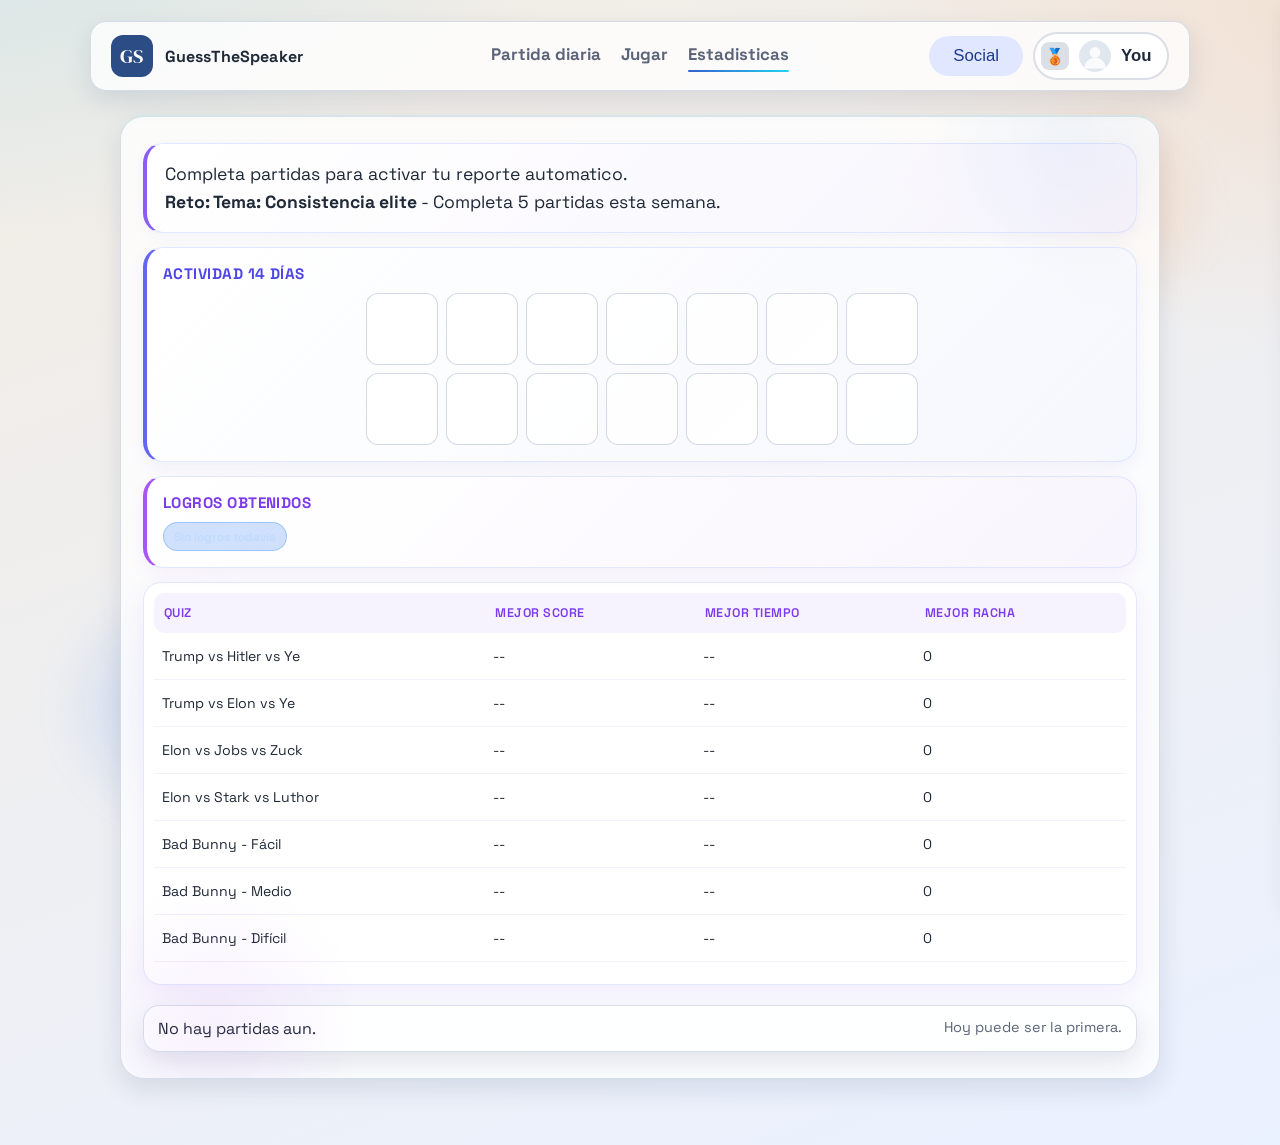
==== estadisticas.html @ 1e71cdcc "feat: Enhance UI/UX with visual refinements, new background effects, and animations across the socia" ====
<!doctype html>
<html lang="es">

<head>
  <meta charset="utf-8" />
  <meta name="viewport" content="width=device-width, initial-scale=1" />
  <title>GuessTheSpeaker | Estadisticas</title>
  <link rel="stylesheet" href="style.css" />
  <link rel="preconnect" href="https://fonts.googleapis.com" />
  <link rel="preconnect" href="https://fonts.gstatic.com" crossorigin />
  <link
    href="https://fonts.googleapis.com/css2?family=DM+Serif+Display&family=Space+Grotesk:wght@400;500;600;700&display=swap"
    rel="stylesheet" />
</head>

<body>
  <div class="bg-orb orb-a"></div>
  <div class="bg-orb orb-b"></div>

  <header class="topbar">
    <a class="brand" href="index.html#daily">
      <span class="brand-mark">GS</span>
      <span class="brand-name">GuessTheSpeaker</span>
    </a>
    <nav class="nav">
      <a href="index.html#daily">Partida diaria</a>
      <a href="explore.html">Jugar</a>
      <a href="estadisticas.html" class="is-active">Estadisticas</a>
    </nav>
    <div class="topbar-actions">
      <button id="social-toggle" class="btn-social-pill" type="button">Social</button>
      <div class="profile-menu-wrap">
        <button id="profile-avatar-btn" class="profile-pill-btn" type="button" aria-expanded="false"
          aria-haspopup="true">
          <span id="header-tier-icon" class="tier-icon" aria-hidden="true">🥉</span>
          <svg class="avatar-svg" viewBox="0 0 36 36" fill="none" xmlns="http://www.w3.org/2000/svg" aria-hidden="true">
            <circle cx="18" cy="18" r="18" fill="url(#av-grad)" />
            <circle cx="18" cy="14" r="6" fill="#fff" opacity="0.85" />
            <path d="M6 32c0-6.627 5.373-12 12-12s12 5.373 12 12" fill="#fff" opacity="0.85" />
            <defs>
              <linearGradient id="av-grad" x1="0" y1="0" x2="36" y2="36">
                <stop stop-color="#e2e8f0" />
                <stop offset="1" stop-color="#94a3b8" />
              </linearGradient>
            </defs>
          </svg>
          <span id="header-profile-name" class="profile-name">You</span>
        </button>
        <div id="profile-dropdown" class="profile-dropdown settings-menu" aria-hidden="true">
          <div class="pd-header" style="justify-content: center; padding: 12px;">
            <h4 style="margin: 0; color: var(--ink); font-size: 1.1rem;">Ajustes</h4>
          </div>
          <hr class="pd-divider" />
          <label class="pd-row">
            <span class="pd-row-label">Tema</span>
            <select id="top-theme-select" class="pd-theme-select" aria-label="Tema visual"></select>
          </label>
          <hr class="pd-divider" />
          <label class="pd-row">
            <span class="pd-row-label">Idioma</span>
            <select id="top-lang-select" class="pd-theme-select" aria-label="Idioma seleccion"></select>
          </label>
          <hr class="pd-divider" />
          <div class="pd-row-vert" style="padding: 10px 16px;">
            <label for="profile-name-input-menu" class="pd-row-label" style="display: block; margin-bottom: 8px;">Nombre
              de jugador</label>
            <div class="profile-edit-row" style="display: flex; gap: 8px;">
              <input id="profile-name-input-menu" type="text" maxlength="18" placeholder="Tu nombre"
                style="flex: 1; padding: 6px 10px; border-radius: 8px; border: 1px solid var(--line); font-size: 0.9rem;" />
              <button id="profile-save-menu" class="btn btn-outline" type="button"
                style="padding: 6px 12px; font-size: 0.9rem;">Guardar</button>
            </div>
          </div>
        </div>
      </div>
    </div>
  </header>

  <aside id="social-drawer" class="social-drawer" aria-hidden="true">
    <div class="social-drawer-head">
      <h3>Social</h3>
      <button id="social-close" class="btn btn-outline" type="button">Cerrar</button>
    </div>
    <div class="profile-row">
      <input id="friend-name-input" type="text" maxlength="18" placeholder="Nombre de amigo" />
      <button id="friend-add" class="btn btn-outline" type="button">Agregar</button>
    </div>
    <ul id="friends-list" class="history-list"></ul>
  </aside>
  <div id="social-backdrop" class="social-backdrop" hidden></div>

  <main>
    <section id="history" class="panel stats-page">

      <div id="weekly-summary" class="summary-card"></div>

      <div class="history-mid-row" style="grid-template-columns: 1fr;">
        <article class="history-mid-card">
          <h4>Actividad 14 días</h4>
          <div id="consistency-heatmap" class="consistency-heatmap" aria-label="Calendario de consistencia"
            style="justify-content: center;"></div>
        </article>
      </div>

      <div id="history-insights-row" class="history-insights-row" style="grid-template-columns: 1fr;">
        <article id="achievements-card" class="history-insight-card">
          <h4>Logros Obtenidos</h4>
          <div id="achievements" class="achievements"></div>
        </article>
      </div>

      <div class="table-wrap" style="margin-bottom: 20px;">
        <table class="leaderboard records-table" aria-label="Records personales">
          <thead>
            <tr>
              <th>Quiz</th>
              <th>Mejor score</th>
              <th>Mejor tiempo</th>
              <th>Mejor racha</th>
            </tr>
          </thead>
          <tbody id="personal-records"></tbody>
        </table>
      </div>
      <ul id="history-list" class="history-list"></ul>
    </section>
  </main>



  <immersive id="quiz-data">
    {
    "title": "Fallback",
    "language": "English",
    "questions": [
    {
    "id": 1,
    "quote": "I alone can fix it.",
    "speaker": "Donald Trump",
    "context": "Fallback local question"
    }
    ]
    }
  </immersive>

  <script src="script.js"></script>
</body>

</html>
---- style.css ----
﻿:root {
  color-scheme: light;
  --ink: #121826;
  --ink-soft: #475169;
  --line: rgba(18, 24, 38, 0.1);
  --card: #ffffff;
  --bg: #eae4db;
  --bg-alt: #e3dcd2;
  --primary: #0f172a;
  --success: #16a34a;
  --danger: #dc2626;
  --accent-win: #16a34a;
  --accent-risk: #dc2626;
  --accent-reward: #ca8a04;
  --pastel-sky: #e8f2ff;
  --pastel-mint: #e8f8ef;
  --pastel-peach: #ffefe6;
  --pastel-lilac: #f1ecff;
  --pastel-ink: #2e3e5c;
  --pastel-border: rgba(116, 138, 173, 0.24);
  --elev-1: 0 12px 28px rgba(18, 24, 38, 0.1);
  --elev-2: 0 24px 64px rgba(18, 24, 38, 0.13);
  --radius-lg: 24px;
  --radius-md: 16px;
  --shadow: var(--elev-2);
  --font-title: "DM Serif Display", serif;
  --font-body: "Space Grotesk", system-ui, sans-serif;
}

* {
  box-sizing: border-box;
  margin: 0;
  padding: 0;
}

body {
  font-family: var(--font-body);
  color: var(--ink);
  background: radial-gradient(1000px 600px at -10% -20%, #ffe1b8, transparent 70%),
    radial-gradient(900px 500px at 110% 0%, #d4efff, transparent 65%),
    linear-gradient(160deg, var(--bg), var(--bg-alt));
  min-height: 100vh;
  padding: 21px 7vw 44px;
  overflow-x: hidden;
}

body.home-page main {
  position: relative;
  z-index: 1;
}

immersive {
  display: none;
}

.bg-orb {
  position: fixed;
  pointer-events: none;
  z-index: 0;
  filter: blur(12px);
}

@keyframes floatOrbA {
  0% {
    transform: translate(0, 0) scale(1);
  }

  33% {
    transform: translate(20px, -30px) scale(1.05);
  }

  66% {
    transform: translate(-15px, -10px) scale(0.95);
  }

  100% {
    transform: translate(0, 0) scale(1);
  }
}

@keyframes floatOrbB {
  0% {
    transform: translate(0, 0) scale(1);
  }

  33% {
    transform: translate(-25px, 20px) scale(1.05);
  }

  66% {
    transform: translate(15px, 15px) scale(0.95);
  }

  100% {
    transform: translate(0, 0) scale(1);
  }
}

.orb-a {
  width: 280px;
  height: 280px;
  left: 3%;
  bottom: 6%;
  background: radial-gradient(circle, rgba(251, 146, 60, 0.28), transparent 65%);
  animation: floatOrbA 18s ease-in-out infinite;
}

.orb-b {
  width: 240px;
  height: 240px;
  right: 4%;
  top: 10%;
  background: radial-gradient(circle, rgba(56, 189, 248, 0.28), transparent 65%);
  animation: floatOrbB 22s ease-in-out infinite;
}

.hero,
.panel,
.footer {
  position: relative;
  z-index: 1;
}

.topbar {
  position: relative;
  z-index: 20;
  display: flex;
  justify-content: space-between;
  align-items: center;
  gap: 20px;
  margin-bottom: 24px;
  border-radius: 16px;
  padding: 10px 20px;
  background: var(--surface-bg);
  border: 1px solid var(--surface-border);
  box-shadow: var(--elev-1);
}

.topbar-actions {
  display: inline-flex;
  align-items: center;
  gap: 10px;
}

/* ── Profile Avatar Button ── */
.profile-menu-wrap {
  position: relative;
}

.profile-pill-btn {
  background: #ffffff;
  border: 2px solid var(--line);
  border-radius: 999px;
  padding: 6px 16px 6px 6px;
  display: flex;
  align-items: center;
  gap: 10px;
  cursor: pointer;
  transition: transform 200ms ease, box-shadow 200ms ease, border-color 200ms ease;
}

.profile-pill-btn:hover {
  transform: scale(1.03);
  box-shadow: 0 4px 14px rgba(0, 0, 0, 0.08);
}

.profile-pill-btn:active {
  transform: scale(0.97);
}

.profile-pill-btn .tier-icon {
  width: 28px;
  height: 28px;
  border-radius: 8px;
  display: flex;
  align-items: center;
  justify-content: center;
  font-size: 1rem;
  color: #fff;
  background: var(--line);
}

.profile-pill-btn .profile-name {
  font-weight: 700;
  color: #1e293b;
  font-size: 1.05rem;
}

.btn-social-pill {
  background: #e0e7ff;
  color: #1e3a8a;
  border: none;
  border-radius: 999px;
  padding: 10px 24px;
  font-weight: 500;
  font-size: 1.05rem;
  cursor: pointer;
  transition: transform 200ms ease, background 200ms ease;
}

.btn-social-pill:hover {
  background: #c7d2fe;
  transform: scale(1.05);
}

.settings-menu {
  width: 280px;
}

.avatar-svg {
  width: 32px;
  height: 32px;
  border-radius: 50%;
  background: #f1f5f9;
}

.pd-avatar-svg {
  width: 40px;
  height: 40px;
  border-radius: 50%;
  flex-shrink: 0;
}

/* League tier borders & colors for profile pill */
.profile-pill-btn.tier-bronze {
  border-color: #cd7f32;
}

.profile-pill-btn.tier-bronze .tier-icon {
  background: linear-gradient(135deg, #cd7f32, #8b5a2b);
}

.profile-pill-btn.tier-silver {
  border-color: #94a3b8;
}

.profile-pill-btn.tier-silver .tier-icon {
  background: linear-gradient(135deg, #cbd5e1, #64748b);
}

.profile-pill-btn.tier-gold {
  border-color: #d97706;
}

.profile-pill-btn.tier-gold .tier-icon {
  background: linear-gradient(135deg, #fbbf24, #b45309);
}

.profile-pill-btn.tier-platinum {
  border-color: #10b981;
}

.profile-pill-btn.tier-platinum .tier-icon {
  background: linear-gradient(135deg, #6ee7b7, #059669);
}

.profile-pill-btn.tier-diamond {
  border-color: #8b5cf6;
}

.profile-pill-btn.tier-diamond .tier-icon {
  background: linear-gradient(135deg, #c084fc, #4f46e5);
}

/* ── Profile Dropdown Menu ── */
.profile-dropdown {
  position: absolute;
  top: calc(100% + 8px);
  right: 0;
  width: 240px;
  border-radius: 14px;
  background: var(--card);
  border: 1px solid var(--line);
  box-shadow: 0 16px 48px rgba(18, 24, 38, 0.16);
  padding: 12px;
  z-index: 30;
  opacity: 0;
  visibility: hidden;
  transform: translateY(-8px) scale(0.97);
  transition: opacity 200ms ease, transform 200ms ease, visibility 0s 200ms;
}

.profile-dropdown.is-open {
  opacity: 1;
  visibility: visible;
  transform: translateY(0) scale(1);
  transition: opacity 200ms ease, transform 200ms ease, visibility 0s 0s;
}

.pd-header {
  display: flex;
  align-items: center;
  gap: 10px;
  padding: 4px 4px 8px;
}

.pd-avatar {
  font-size: 1.6rem;
  width: 40px;
  height: 40px;
  display: flex;
  align-items: center;
  justify-content: center;
  border-radius: 50%;
  background: var(--chip-bg);
  border: 1px solid var(--chip-border);
  flex-shrink: 0;
}

.pd-info {
  display: flex;
  flex-direction: column;
  gap: 1px;
  min-width: 0;
}

.pd-info strong {
  font-size: 0.95rem;
  color: var(--ink);
  overflow: hidden;
  text-overflow: ellipsis;
  white-space: nowrap;
}

.pd-level {
  font-size: 0.75rem;
  color: var(--ink-soft);
  font-weight: 600;
}

.pd-divider {
  border: none;
  height: 1px;
  background: var(--line);
  margin: 6px 0;
}

.pd-row {
  display: flex;
  align-items: center;
  justify-content: space-between;
  padding: 8px 8px;
  border-radius: 8px;
  transition: background 150ms ease;
  cursor: pointer;
}

.pd-row:hover {
  background: var(--hover-bg);
}

.pd-row-label {
  font-size: 0.88rem;
  font-weight: 600;
  color: var(--ink);
}

.pd-theme-select {
  border: 1px solid var(--input-border);
  border-radius: 8px;
  padding: 5px 8px;
  background: var(--input-bg);
  color: var(--ink);
  font: inherit;
  font-size: 0.82rem;
  min-width: 100px;
  cursor: pointer;
}

.pd-theme-select:focus {
  outline: none;
  border-color: rgba(54, 95, 207, 0.5);
  box-shadow: 0 0 0 3px rgba(54, 95, 207, 0.12);
}

.pd-link {
  font-size: 0.88rem;
  font-weight: 500;
  color: var(--ink);
  text-decoration: none;
  border: none;
  background: none;
  width: 100%;
  text-align: left;
  font: inherit;
  cursor: pointer;
}

/* Keep existing league tier chips for backward compat */
.profile-chip {
  display: inline-flex;
  align-items: center;
  gap: 8px;
  border: 2px solid var(--line);
  background: rgba(255, 255, 255, 0.86);
  border-radius: 999px;
  padding: 6px 10px;
  font-weight: 600;
  transition: border-color 400ms ease, box-shadow 400ms ease;
}

/* ── League Tier Borders on profile chip ── */
.profile-chip.tier-bronze {
  border-color: #cd7f32;
  box-shadow: 0 0 8px rgba(205, 127, 50, 0.3);
}

.profile-chip.tier-silver {
  border-color: #a8a9ad;
  box-shadow: 0 0 10px rgba(168, 169, 173, 0.35);
}

.profile-chip.tier-gold {
  border-color: #ffd700;
  box-shadow: 0 0 12px rgba(255, 215, 0, 0.4);
}

.profile-chip.tier-platinum {
  border-color: #5ce1e6;
  box-shadow: 0 0 14px rgba(92, 225, 230, 0.4);
}

.profile-chip.tier-diamond {
  border-color: #b9f2ff;
  box-shadow: 0 0 18px rgba(185, 242, 255, 0.5), 0 0 6px rgba(147, 112, 219, 0.3);
}

/* ── League Badge Icon ── */
.league-badge {
  display: inline-flex;
  align-items: center;
  justify-content: center;
  width: 22px;
  height: 22px;
  border-radius: 6px;
  font-size: 13px;
  line-height: 1;
  font-weight: 800;
  flex-shrink: 0;
}

.league-badge.tier-bronze {
  background: linear-gradient(135deg, #cd7f32, #a0522d);
  color: #fff;
}

.league-badge.tier-silver {
  background: linear-gradient(135deg, #c0c0c0, #a8a9ad);
  color: #333;
}

.league-badge.tier-gold {
  background: linear-gradient(135deg, #ffd700, #daa520);
  color: #5a3e00;
}

.league-badge.tier-platinum {
  background: linear-gradient(135deg, #5ce1e6, #40c9cf);
  color: #0d4f52;
}

.league-badge.tier-diamond {
  background: linear-gradient(135deg, #b9f2ff, #9370db);
  color: #1a0a3e;
}

/* ── Stat-level card tier coloring ── */
.stat-card.tier-bronze {
  border-color: rgba(205, 127, 50, 0.4);
  background: linear-gradient(135deg, rgba(205, 127, 50, 0.08), rgba(255, 255, 255, 0.9));
}

.stat-card.tier-silver {
  border-color: rgba(168, 169, 173, 0.4);
  background: linear-gradient(135deg, rgba(168, 169, 173, 0.08), rgba(255, 255, 255, 0.9));
}

.stat-card.tier-gold {
  border-color: rgba(255, 215, 0, 0.4);
  background: linear-gradient(135deg, rgba(255, 215, 0, 0.1), rgba(255, 255, 255, 0.92));
}

.stat-card.tier-platinum {
  border-color: rgba(92, 225, 230, 0.4);
  background: linear-gradient(135deg, rgba(92, 225, 230, 0.08), rgba(255, 255, 255, 0.9));
}

.stat-card.tier-diamond {
  border-color: rgba(147, 112, 219, 0.4);
  background: linear-gradient(135deg, rgba(185, 242, 255, 0.12), rgba(147, 112, 219, 0.06), rgba(255, 255, 255, 0.9));
}

.social-drawer {
  position: fixed;
  top: 0;
  right: 0;
  height: 100vh;
  width: min(400px, 92vw);
  background:
    linear-gradient(180deg, rgba(255, 255, 255, 0.92), rgba(244, 248, 255, 0.84)),
    rgba(255, 255, 255, 0.82);
  backdrop-filter: blur(24px) saturate(1.6);
  -webkit-backdrop-filter: blur(24px) saturate(1.6);
  border-left: 1px solid rgba(255, 255, 255, 0.56);
  box-shadow: -12px 0 42px rgba(18, 24, 38, 0.12);
  padding: 24px 22px 28px;
  transform: translateX(102%);
  transition: transform 280ms cubic-bezier(0.22, 1, 0.36, 1);
  z-index: 20;
  overflow-y: auto;
}

.social-drawer::before {
  content: '';
  position: absolute;
  top: -80px;
  right: -60px;
  width: 220px;
  height: 220px;
  border-radius: 50%;
  background: radial-gradient(circle, rgba(99, 102, 241, 0.12), transparent 68%);
  pointer-events: none;
}

.social-drawer.is-open {
  transform: translateX(0);
}

.social-backdrop {
  position: fixed;
  inset: 0;
  background: rgba(15, 23, 42, 0.35);
  backdrop-filter: blur(4px);
  -webkit-backdrop-filter: blur(4px);
  z-index: 19;
  transition: opacity 280ms ease;
}

.social-drawer-head {
  position: relative;
  z-index: 1;
  display: flex;
  justify-content: space-between;
  align-items: center;
  margin-bottom: 16px;
  padding-bottom: 14px;
  border-bottom: 1px solid rgba(18, 24, 38, 0.08);
}

.social-drawer-head h3 {
  font-family: var(--font-title);
  font-size: 2rem;
  background: linear-gradient(135deg, var(--ink), #365fcf);
  -webkit-background-clip: text;
  -webkit-text-fill-color: transparent;
  background-clip: text;
}

.social-drawer .panel-sub {
  color: var(--ink-soft);
  font-size: 0.88rem;
  margin-bottom: 14px;
  line-height: 1.4;
}

.social-drawer hr {
  border: none;
  height: 1px;
  background: linear-gradient(90deg, transparent, rgba(18, 24, 38, 0.1), transparent);
  margin: 16px 0;
}

.social-drawer label {
  display: block;
  font-size: 0.82rem;
  color: var(--ink-soft);
  margin-bottom: 6px;
  font-weight: 600;
  letter-spacing: 0.02em;
}

.social-drawer .btn-outline {
  border-radius: 14px;
  font-size: 0.9rem;
  font-weight: 700;
  transition: background 180ms ease, border-color 180ms ease, transform 120ms ease;
}

.social-drawer .btn-outline:hover {
  background: rgba(54, 95, 207, 0.06);
  border-color: rgba(54, 95, 207, 0.3);
}

.social-drawer .btn-outline:active {
  transform: scale(0.97);
}

#friend-name-input,
.social-drawer #profile-name-input {
  flex: 1;
  border: 1.5px solid rgba(18, 24, 38, 0.12);
  border-radius: 16px;
  padding: 11px 14px;
  font: inherit;
  font-size: 0.92rem;
  color: var(--ink);
  background: rgba(255, 255, 255, 0.7);
  transition: border-color 200ms ease, box-shadow 200ms ease;
}

.social-drawer .profile-row {
  position: relative;
  z-index: 1;
  gap: 10px;
  margin-bottom: 12px;
}

.social-drawer .history-list {
  position: relative;
  z-index: 1;
  margin-top: 14px;
}

.social-drawer .friend-card {
  align-items: center;
  padding: 14px 16px;
  border-radius: 18px;
  background: linear-gradient(180deg, rgba(255, 255, 255, 0.94), rgba(238, 244, 255, 0.82));
  border: 1px solid rgba(120, 144, 188, 0.22);
  box-shadow: inset 0 1px 0 rgba(255, 255, 255, 0.88);
}

.social-drawer .friend-card.is-empty {
  align-items: flex-start;
  min-height: 124px;
  justify-content: space-between;
}

.social-drawer .friend-copy {
  display: grid;
  gap: 4px;
}

.social-drawer .friend-name {
  font-size: 1.02rem;
  font-weight: 700;
  color: var(--ink);
}

.social-drawer .friend-meta {
  font-size: 0.88rem;
  line-height: 1.35;
  color: var(--ink-soft);
}

#friend-name-input:focus,
.social-drawer #profile-name-input:focus {
  outline: none;
  border-color: rgba(54, 95, 207, 0.5);
  box-shadow: 0 0 0 3px rgba(54, 95, 207, 0.1);
}

#avatar-pro {
  width: 100%;
  margin-top: 8px;
  border-radius: 10px;
  font-size: 0.84rem;
  color: var(--ink-soft);
  border-style: dashed;
  opacity: 0.7;
}

/* Sound toggle in drawer */
.sound-toggle-row {
  display: flex;
  align-items: center;
  justify-content: space-between;
  margin-top: 14px;
  padding: 14px 16px;
  border-radius: 16px;
  background: rgba(232, 242, 255, 0.4);
  border: 1px solid rgba(54, 95, 207, 0.12);
  box-shadow: inset 0 1px 0 rgba(255, 255, 255, 0.82);
}

.sound-toggle-row span {
  font-size: 0.88rem;
  font-weight: 600;
  color: var(--ink);
}

.sound-toggle {
  position: relative;
  width: 44px;
  height: 24px;
  border-radius: 999px;
  background: rgba(18, 24, 38, 0.15);
  border: none;
  cursor: pointer;
  transition: background 200ms ease;
  padding: 0;
}

.sound-toggle::after {
  content: '';
  position: absolute;
  top: 2px;
  left: 2px;
  width: 20px;
  height: 20px;
  border-radius: 50%;
  background: #fff;
  box-shadow: 0 2px 6px rgba(0, 0, 0, 0.15);
  transition: transform 200ms ease;
}

.sound-toggle.is-on {
  background: linear-gradient(135deg, #365fcf, #22d3ee);
}

.sound-toggle.is-on::after {
  transform: translateX(20px);
}

.brand {
  text-decoration: none;
  display: inline-flex;
  align-items: center;
  gap: 12px;
  color: var(--ink);
}

.brand-mark {
  width: 42px;
  height: 42px;
  border-radius: 12px;
  display: grid;
  place-items: center;
  background: var(--primary);
  color: #fff;
  font-family: var(--font-title);
  font-size: 20px;
  transition: box-shadow 300ms ease, transform 300ms ease;
}

.brand:hover .brand-mark {
  box-shadow: 0 0 18px rgba(54, 95, 207, 0.35);
  transform: scale(1.06);
}

.brand-name {
  font-weight: 700;
  letter-spacing: 0.01em;
}

.nav {
  position: absolute;
  left: 50%;
  transform: translateX(-50%);
  display: flex;
  gap: 20px;
  font-weight: 700;
  font-size: 1.05rem;
}

.nav a {
  text-decoration: none;
  color: var(--ink);
  transition: color 150ms ease;
  position: relative;
  padding-bottom: 4px;
}

.nav a::after {
  content: '';
  position: absolute;
  left: 0;
  bottom: -3px;
  width: 0;
  height: 2px;
  background: linear-gradient(90deg, #365fcf, #22d3ee);
  border-radius: 999px;
  transition: width 250ms ease;
}

.nav a:hover {
  color: var(--ink);
}

.nav a:hover::after,
.nav a.is-active::after {
  width: 100%;
}

.hero {
  display: grid;
  grid-template-columns: 1.2fr 0.8fr;
  gap: 26px;
  margin-bottom: 26px;
}

.hero-copy,
.hero-panel {
  background: rgba(255, 255, 255, 0.72);
  border: 1px solid var(--line);
  border-radius: var(--radius-lg);
  box-shadow: var(--shadow);
  animation: fadeUp 420ms ease both;
}

.hero-copy {
  padding: 34px;
}

.kicker {
  font-size: 12px;
  text-transform: uppercase;
  letter-spacing: 0.22em;
  color: var(--ink-soft);
  margin-bottom: 12px;
}

h1,
h2,
h3 {
  font-family: var(--font-title);
  font-weight: 400;
  line-height: 1.1;
}

h1 {
  font-size: clamp(2.2rem, 4vw, 3.5rem);
  margin-bottom: 14px;
}

.lead {
  color: var(--ink-soft);
  line-height: 1.6;
  max-width: 62ch;
}

.hero-actions {
  display: flex;
  flex-wrap: wrap;
  gap: 12px;
  margin: 24px 0 16px;
}

.profile-card {
  margin-bottom: 14px;
  padding: 10px;
  border: 1px solid var(--line);
  border-radius: 12px;
  background: rgba(255, 255, 255, 0.78);
  display: flex;
  gap: 10px;
  align-items: flex-start;
}

.avatar-basic {
  width: 40px;
  height: 40px;
  border-radius: 999px;
  display: grid;
  place-items: center;
  border: 1px solid var(--line);
  background: rgba(15, 23, 42, 0.08);
  font-size: 18px;
}

.profile-fields {
  flex: 1;
  min-width: 0;
}

.profile-fields label {
  display: block;
  font-size: 0.82rem;
  color: var(--ink-soft);
  margin-bottom: 6px;
}

.profile-row {
  display: flex;
  gap: 8px;
  margin-bottom: 6px;
}

#profile-name-input {
  flex: 1;
  border: 1px solid var(--line);
  border-radius: 999px;
  padding: 7px 12px;
  font: inherit;
  color: var(--ink);
  background: rgba(255, 255, 255, 0.9);
}

.btn {
  border-radius: 999px;
  padding: 11px 20px;
  font-weight: 700;
  text-decoration: none;
  display: inline-flex;
  align-items: center;
  justify-content: center;
  gap: 8px;
  border: 1px solid transparent;
  font: inherit;
  cursor: pointer;
  transition: transform 150ms ease, box-shadow 200ms ease, background 200ms ease;
}

.btn:hover {
  transform: translateY(-1px);
}

.btn:active {
  transform: translateY(0) scale(0.97);
}

.btn-play-main {
  width: 100%;
  margin-top: 12px;
  padding: 16px 20px;
  font-size: 1.2rem;
}

.btn-primary {
  background: linear-gradient(135deg, #1b2742, #365fcf, #4a2c6d, #1b2742);
  background-size: 300% 300%;
  color: #fff;
  border: none;
  box-shadow: 0 8px 18px rgba(54, 95, 207, 0.26), inset 0 1px 0 rgba(255, 255, 255, 0.15);
  animation: shineBg 12s ease-in-out infinite alternate;
}

.btn-primary:hover {
  box-shadow: 0 10px 24px rgba(54, 95, 207, 0.38), inset 0 1px 0 rgba(255, 255, 255, 0.25);
  transform: translateY(-2px);
}

@keyframes shineBg {
  0% {
    background-position: 0% 50%;
  }

  50% {
    background-position: 100% 50%;
  }

  100% {
    background-position: 0% 50%;
  }
}

.btn-outline {
  background: rgba(255, 255, 255, 0.7);
  color: var(--ink);
  border-color: var(--line);
}

.hero-metrics {
  display: flex;
  flex-wrap: wrap;
  gap: 10px;
}

.metric-pill {
  font-size: 0.92rem;
  background: rgba(255, 255, 255, 0.74);
  border: 1px solid var(--pastel-border);
  border-radius: 999px;
  padding: 8px 14px;
  color: var(--ink-soft);
}

.metric-pill strong {
  color: var(--ink);
}

.metric-risk {
  border-color: rgba(220, 38, 38, 0.28);
  color: #7f1d1d;
}

.hero-panel {
  padding: 20px;
  display: grid;
  grid-template-columns: repeat(2, minmax(0, 1fr));
  gap: 12px;
}

.stat-card {
  background: rgba(255, 255, 255, 0.86);
  border: 1px solid var(--line);
  border-radius: var(--radius-md);
  padding: 14px;
  box-shadow: var(--elev-1);
  transition: transform 220ms ease, box-shadow 220ms ease;
}

.stat-card:hover {
  transform: translateY(-3px);
  box-shadow: 0 14px 32px rgba(18, 24, 38, 0.13);
}

.stat-card p {
  color: var(--ink-soft);
  font-size: 0.86rem;
  margin-bottom: 6px;
}

.stat-card strong {
  font-size: 1.7rem;
}

.streak-fire {
  display: inline-block;
  margin-top: 6px;
  font-size: 0.9rem;
  color: var(--ink-soft);
  font-weight: 600;
  letter-spacing: 0.02em;
}

.xp-meter {
  margin-top: 8px;
  width: 100%;
  height: 8px;
  border-radius: 999px;
  background: rgba(18, 24, 38, 0.12);
  overflow: hidden;
}

.xp-bar {
  width: 0%;
  height: 100%;
  background: linear-gradient(90deg, #bbf7d0, #86efac);
  transition: width 220ms ease;
}

.xp-meter.is-levelup {
  animation: xpPulse 260ms ease;
}

#streak-stat-card {
  transition: background 200ms ease, border-color 200ms ease, box-shadow 200ms ease;
}

#streak-stat-card.is-warm {
  background: linear-gradient(140deg, rgba(251, 146, 60, 0.14), rgba(255, 255, 255, 0.9));
  border-color: rgba(251, 146, 60, 0.45);
}

#streak-stat-card.is-hot {
  background: linear-gradient(140deg, rgba(249, 115, 22, 0.2), rgba(255, 255, 255, 0.94));
  border-color: rgba(249, 115, 22, 0.65);
}

#streak-stat-card.is-onfire {
  background: linear-gradient(140deg, rgba(239, 68, 68, 0.22), rgba(255, 255, 255, 0.94));
  border-color: rgba(239, 68, 68, 0.72);
  box-shadow: 0 0 0 1px rgba(239, 68, 68, 0.2), 0 14px 28px rgba(239, 68, 68, 0.25);
}

.panel {
  background: rgba(255, 255, 255, 0.74);
  border: 1px solid var(--line);
  border-radius: var(--radius-lg);
  box-shadow: var(--shadow);
  padding: 30px;
  margin-bottom: 22px;
  animation: fadeUp 420ms ease both;
}

#daily {
  animation-delay: 0ms;
  max-width: 980px;
  margin-left: auto;
  margin-right: auto;
  position: relative;
  overflow: hidden;
}

#daily::before,
#daily::after {
  content: '';
  position: absolute;
  pointer-events: none;
}

#daily::before {
  inset: 18px;
  border-radius: calc(var(--radius-lg) - 8px);
  background:
    linear-gradient(135deg, rgba(79, 70, 229, 0.06), transparent 28%, transparent 72%, rgba(34, 211, 238, 0.08)),
    linear-gradient(transparent 95%, rgba(99, 102, 241, 0.06) 95%),
    linear-gradient(90deg, transparent 95%, rgba(99, 102, 241, 0.06) 95%);
  background-size: auto, 28px 28px, 28px 28px;
  opacity: 0.55;
  mask-image: radial-gradient(circle at center, black 48%, transparent 88%);
  -webkit-mask-image: radial-gradient(circle at center, black 48%, transparent 88%);
}

#daily::after {
  width: 280px;
  height: 280px;
  right: -90px;
  top: 46px;
  border-radius: 50%;
  background: radial-gradient(circle, rgba(56, 189, 248, 0.12), transparent 70%);
  animation: homeHaloFloat 16s ease-in-out infinite;
}

#daily > * {
  position: relative;
  z-index: 1;
}

#ranking {
  animation-delay: 80ms;
  max-width: 980px;
  margin-left: auto;
  margin-right: auto;
  padding: 32px 24px;
  border-radius: 20px;
  border: 1px solid rgba(255, 255, 255, 0.9);
  box-shadow: 0 16px 40px rgba(59, 130, 246, 0.12), inset 0 2px 20px rgba(255, 255, 255, 0.6);
  background: linear-gradient(145deg, #ffffff 0%, #f4f6ff 60%, #eef2ff 100%);
  position: relative;
  overflow: hidden;
}

#ranking::before {
  content: '';
  position: absolute;
  top: -150px;
  right: -100px;
  width: 400px;
  height: 400px;
  background: radial-gradient(circle, rgba(99, 102, 241, 0.1) 0%, transparent 60%);
  border-radius: 50%;
  pointer-events: none;
}

#ranking .panel-head.ranking-header-inline {
  position: relative;
  display: flex;
  justify-content: center;
  align-items: center;
  margin-bottom: 16px;
  z-index: 1;
}

#ranking .panel-head.ranking-header-inline #ranking-view-mode {
  position: absolute;
  left: 0;
  margin-bottom: 0;
}

#ranking .panel-head h2 {
  font-size: 2.1rem;
  background: linear-gradient(135deg, #2563eb, #9333ea);
  -webkit-background-clip: text;
  -webkit-text-fill-color: transparent;
  background-clip: text;
  text-shadow: 0 4px 12px rgba(99, 102, 241, 0.2);
  margin-bottom: 0;
}

#ranking #ranking-view-hint {
  font-weight: 500;
  color: #6366f1;
}

#ranking .quiz-segmented {
  justify-content: center;
  margin-bottom: 0;
  background: rgba(255, 255, 255, 0.7);
  border: 1px solid rgba(199, 210, 254, 0.6);
  box-shadow: inset 0 2px 6px rgba(0, 0, 0, 0.02);
  border-radius: 999px;
  padding: 4px;
}

#ranking .quiz-tab.is-active {
  background: linear-gradient(135deg, #4f46e5, #8b5cf6);
  color: #fff;
  border-color: transparent;
  box-shadow: 0 4px 14px rgba(79, 70, 229, 0.35);
  font-weight: 600;
}

#ranking .hero-metrics {
  justify-content: flex-end;
  margin-bottom: 0;
  gap: 6px;
}

#ranking .metric-pill {
  border-color: rgba(99, 102, 241, 0.25);
  background: rgba(255, 255, 255, 0.9);
  box-shadow: 0 2px 10px rgba(79, 70, 229, 0.08);
  color: #312e81;
  font-size: 0.82rem;
  padding: 6px 10px;
}

.ranking-toolbar {
  display: flex;
  align-items: center;
  justify-content: space-between;
  gap: 12px;
  margin-bottom: 12px;
}

.ranking-toolbar .quiz-segmented {
  margin-bottom: 0;
}

.ranking-search-bar {
  display: flex;
  gap: 8px;
  margin-bottom: 12px;
}

.ranking-search-bar input {
  flex: 1;
  border: 1px solid var(--line);
  border-radius: 999px;
  padding: 8px 14px;
  font: inherit;
  font-size: 0.9rem;
  color: var(--ink);
  background: rgba(255, 255, 255, 0.85);
}

.ranking-search-bar .btn {
  padding: 8px 16px;
  font-size: 0.85rem;
}

#ranking .hero-panel {
  display: none;
}

#ranking .stat-card {
  border: none;
  border-radius: 20px;
  background: linear-gradient(135deg, #6366f1, #d946ef);
  box-shadow: 0 10px 24px rgba(99, 102, 241, 0.3);
  display: flex;
  flex-direction: column;
  justify-content: center;
  position: relative;
  overflow: hidden;
}

#ranking .stat-card::after {
  content: '';
  position: absolute;
  inset: 0;
  background: linear-gradient(180deg, rgba(255, 255, 255, 0.15) 0%, transparent 100%);
  pointer-events: none;
}

#ranking .stat-card p {
  color: rgba(255, 255, 255, 0.85);
  font-weight: 600;
  font-size: 0.82rem;
  text-transform: uppercase;
  letter-spacing: 0.05em;
  margin-bottom: 4px;
}

#ranking .stat-card strong {
  color: #ffffff;
  font-size: 2.2rem;
  text-shadow: 0 2px 8px rgba(0, 0, 0, 0.15);
}

#ranking .streak-fire {
  background: rgba(255, 255, 255, 0.25);
  color: #fff;
  border: 1px solid rgba(255, 255, 255, 0.4);
}

/* Make table itself beautiful */
#ranking .table-wrap {
  background: rgba(255, 255, 255, 0.95);
  border-radius: 20px;
  padding: 8px;
  box-shadow: 0 12px 32px rgba(79, 70, 229, 0.1);
  border: 1px solid rgba(255, 255, 255, 1);
  margin-top: 16px;
}

#ranking .leaderboard th {
  background: rgba(99, 102, 241, 0.06);
  color: #4f46e5;
  text-transform: uppercase;
  letter-spacing: 0.05em;
  font-size: 0.75rem;
  border: none;
  padding: 14px 12px;
}

#ranking .leaderboard th:first-child {
  border-top-left-radius: 12px;
  border-bottom-left-radius: 12px;
}

#ranking .leaderboard th:last-child {
  border-top-right-radius: 12px;
  border-bottom-right-radius: 12px;
}

#ranking .leaderboard td {
  border-bottom: 1px solid rgba(99, 102, 241, 0.08);
  padding: 16px 12px;
}

/* Highlight top 3 */
#ranking tbody tr:nth-child(1) {
  background: linear-gradient(90deg, rgba(234, 179, 8, 0.12), transparent);
}

#ranking tbody tr:nth-child(1) td:first-child {
  color: #ca8a04;
  font-weight: 800;
  font-size: 1.15rem;
}

#ranking tbody tr:nth-child(2) {
  background: linear-gradient(90deg, rgba(148, 163, 184, 0.12), transparent);
}

#ranking tbody tr:nth-child(2) td:first-child {
  color: #64748b;
  font-weight: 800;
  font-size: 1.05rem;
}

#ranking tbody tr:nth-child(3) {
  background: linear-gradient(90deg, rgba(180, 83, 9, 0.08), transparent);
}

#ranking tbody tr:nth-child(3) td:first-child {
  color: #b45309;
  font-weight: 800;
  font-size: 1rem;
}

#ranking .leaderboard tr.me {
  background: linear-gradient(90deg, rgba(79, 70, 229, 0.1), rgba(236, 72, 153, 0.05));
  border-left: 4px solid #4f46e5;
}

#ranking .leaderboard tr.me td {
  color: #4f46e5;
  font-weight: 700;
}

#history {
  animation-delay: 160ms;
}

.panel-head {
  display: flex;
  justify-content: space-between;
  gap: 16px;
  align-items: flex-start;
  margin-bottom: 18px;
}

#daily .panel-head {
  justify-content: center;
  text-align: center;
  margin-bottom: 24px;
}

#daily .panel-head>div:first-child {
  width: 100%;
  max-width: 920px;
  display: flex;
  flex-direction: column;
  align-items: center;
  margin: 0 auto;
}

#daily .panel-sub {
  text-align: center;
}

#daily .daily-status {
  text-align: center;
  margin-top: 12px;
  font-size: 1.05rem;
}

#daily-title {
  font-size: clamp(2.4rem, 4.8vw, 3.5rem);
}

#ranking {
  border-top: 2px solid rgba(29, 78, 216, 0.14);
}

#history {
  border-top: 2px solid rgba(14, 116, 144, 0.14);
}

.panel-kicker {
  font-size: 12px;
  letter-spacing: 0.2em;
  text-transform: uppercase;
  color: var(--ink-soft);
  margin-bottom: 6px;
}

.panel-sub {
  color: var(--ink-soft);
  margin-top: 8px;
}

.quiz-segmented {
  margin-top: 10px;
  display: inline-flex;
  gap: 6px;
  padding: 6px;
  background: rgba(15, 23, 42, 0.06);
  border-radius: 999px;
  border: 1px solid var(--line);
}

.quiz-tab {
  border: 0;
  border-radius: 999px;
  background: transparent;
  color: var(--ink-soft);
  padding: 7px 14px;
  font: inherit;
  font-weight: 600;
  cursor: pointer;
  transition: background 180ms ease, color 180ms ease, box-shadow 180ms ease, transform 120ms ease;
}

.quiz-tab:hover:not(.is-active) {
  background: rgba(255, 255, 255, 0.55);
  color: var(--ink);
}

.quiz-tab:active {
  transform: scale(0.96);
}

.quiz-tab.is-active {
  background: #fff;
  color: var(--ink);
  box-shadow: var(--elev-1);
}

#ranking-view-mode {
  margin-top: 0;
  margin-bottom: 8px;
}

.is-hidden {
  display: none !important;
}

.panel-swap-enter,
.panel-swap-exit {
  transition: opacity 260ms ease, transform 260ms ease;
  will-change: opacity, transform;
}

.panel-swap-enter {
  opacity: 0;
  transform: translateY(8px);
}

.panel-swap-enter.panel-swap-enter-active {
  opacity: 1;
  transform: translateY(0);
}

.panel-swap-exit {
  opacity: 0;
  transform: translateY(-6px);
  pointer-events: none;
}

.insight-grid {
  display: grid;
  grid-template-columns: repeat(4, minmax(0, 1fr));
  gap: 12px;
  margin-bottom: 14px;
}

.insight-card {
  background: rgba(255, 255, 255, 0.84);
  border: 1px solid var(--line);
  border-radius: 12px;
  padding: 12px;
  box-shadow: var(--elev-1);
  transition: transform 220ms ease, box-shadow 220ms ease;
}

.insight-card:hover {
  transform: translateY(-3px);
  box-shadow: 0 14px 32px rgba(18, 24, 38, 0.12);
}

/* Unique soft pastel tint per insight card */
#goal-card {
  background: linear-gradient(135deg, rgba(232, 242, 255, 0.7), rgba(255, 255, 255, 0.88));
  border-color: rgba(96, 165, 250, 0.22);
}

#streak-card {
  background: linear-gradient(135deg, rgba(255, 239, 230, 0.7), rgba(255, 255, 255, 0.88));
  border-color: rgba(251, 146, 60, 0.22);
}

#next-reward {
  background: linear-gradient(135deg, rgba(241, 236, 255, 0.7), rgba(255, 255, 255, 0.88));
  border-color: rgba(167, 139, 250, 0.22);
}

#mission-card {
  background: linear-gradient(135deg, rgba(232, 248, 239, 0.7), rgba(255, 255, 255, 0.88));
  border-color: rgba(74, 222, 128, 0.22);
}

.insight-card h4 {
  font-size: 0.95rem;
  margin-bottom: 6px;
}

.insight-card p {
  color: var(--ink-soft);
  font-size: 0.9rem;
  line-height: 1.35;
}

/* ── Stats Page Premium Styles ── */
.stats-page {
  max-width: 1040px;
  margin-left: auto;
  margin-right: auto;
  padding: 26px 22px;
  border-radius: 24px;
  border: 1px solid rgba(255, 255, 255, 0.9);
  box-shadow: 0 18px 44px rgba(99, 102, 241, 0.1), inset 0 2px 20px rgba(255, 255, 255, 0.6);
  background: linear-gradient(145deg, #ffffff 0%, #f8f7ff 44%, #f0eeff 100%);
  position: relative;
  overflow: hidden;
}

.stats-page::before {
  content: '';
  position: absolute;
  bottom: -120px;
  left: -80px;
  width: 350px;
  height: 350px;
  background: radial-gradient(circle, rgba(168, 85, 247, 0.08) 0%, transparent 60%);
  border-radius: 50%;
  pointer-events: none;
}

.stats-page::after {
  content: '';
  position: absolute;
  top: -140px;
  right: -70px;
  width: 320px;
  height: 320px;
  background: radial-gradient(circle, rgba(96, 165, 250, 0.08) 0%, transparent 62%);
  border-radius: 50%;
  pointer-events: none;
}

.stats-title {
  font-size: 2.5rem;
  background: linear-gradient(135deg, #7c3aed, #ec4899);
  -webkit-background-clip: text;
  -webkit-text-fill-color: transparent;
  background-clip: text;
  text-shadow: 0 4px 12px rgba(124, 58, 237, 0.15);
}

.stats-page .summary-card {
  margin-bottom: 14px;
  border-radius: 20px;
  border: 1px solid rgba(199, 210, 254, 0.5);
  border-left: 4px solid #8b5cf6;
  background: linear-gradient(135deg, rgba(255, 255, 255, 0.95), rgba(237, 233, 254, 0.4));
  padding: 16px 18px;
  box-shadow: 0 4px 12px rgba(99, 102, 241, 0.06);
}

.stats-page #ux-summary.summary-card {
  border-left-color: #10b981;
  background: linear-gradient(135deg, rgba(255, 255, 255, 0.95), rgba(209, 250, 229, 0.35));
}

.stats-page .history-mid-card {
  border-radius: 20px;
  border: 1px solid rgba(199, 210, 254, 0.5);
  border-left: 4px solid #6366f1;
  background: linear-gradient(135deg, rgba(255, 255, 255, 0.95), rgba(238, 242, 255, 0.5));
  box-shadow: 0 6px 16px rgba(99, 102, 241, 0.08);
  padding: 16px;
}

.stats-page .history-mid-card h4 {
  color: #4f46e5;
  font-weight: 700;
  font-size: 0.95rem;
  text-transform: uppercase;
  letter-spacing: 0.03em;
}

.stats-page .history-insight-card {
  border-radius: 20px;
  border: 1px solid rgba(199, 210, 254, 0.5);
  border-left: 4px solid #a855f7;
  background: linear-gradient(135deg, rgba(255, 255, 255, 0.95), rgba(243, 232, 255, 0.35));
  box-shadow: 0 6px 16px rgba(168, 85, 247, 0.08);
  padding: 16px;
}

.stats-page .history-insight-card h4 {
  color: #7c3aed;
  font-weight: 700;
  font-size: 0.95rem;
  text-transform: uppercase;
  letter-spacing: 0.03em;
}

.stats-page .heat-cell.is-on {
  background: linear-gradient(135deg, #34d399, #10b981);
  border-color: rgba(16, 185, 129, 0.5);
  box-shadow: 0 2px 8px rgba(16, 185, 129, 0.2);
}

.stats-page .trend-chart-wrap {
  border-radius: 16px;
  border: 1px solid rgba(199, 210, 254, 0.5);
  background: linear-gradient(135deg, rgba(255, 255, 255, 0.95), rgba(238, 242, 255, 0.4));
  box-shadow: 0 6px 16px rgba(99, 102, 241, 0.06);
  padding: 12px 14px;
}

.stats-page .table-wrap {
  background: rgba(255, 255, 255, 0.95);
  border-radius: 18px;
  padding: 10px;
  box-shadow: 0 8px 24px rgba(124, 58, 237, 0.08);
  border: 1px solid rgba(199, 210, 254, 0.5);
}

.stats-page .leaderboard th {
  background: rgba(124, 58, 237, 0.06);
  color: #7c3aed;
  text-transform: uppercase;
  letter-spacing: 0.04em;
  font-size: 0.78rem;
  border: none;
  padding: 12px 10px;
}

.stats-page .leaderboard th:first-child {
  border-top-left-radius: 10px;
  border-bottom-left-radius: 10px;
}

.stats-page .leaderboard th:last-child {
  border-top-right-radius: 10px;
  border-bottom-right-radius: 10px;
}

.stats-page .leaderboard td {
  border-bottom: 1px solid rgba(124, 58, 237, 0.08);
  padding-top: 14px;
  padding-bottom: 14px;
}

.summary-card {
  margin-bottom: 10px;
  border-radius: 12px;
  border: 1px solid var(--pastel-border);
  background: linear-gradient(180deg, rgba(255, 255, 255, 0.92), rgba(232, 242, 255, 0.36));
  padding: 10px 12px;
  color: var(--ink-soft);
}

#ux-summary.summary-card {
  background: linear-gradient(180deg, rgba(255, 255, 255, 0.92), rgba(232, 248, 239, 0.34));
}

.ranking-controls {
  margin-top: 8px;
  display: flex;
  flex-wrap: wrap;
  gap: 8px;
  align-items: center;
}

.ranking-search {
  margin-left: auto;
  display: inline-flex;
  gap: 6px;
  align-items: center;
}

#ranking-search-input {
  width: 220px;
  border: 1px solid var(--pastel-border);
  border-radius: 999px;
  padding: 7px 12px;
  font: inherit;
  color: var(--ink);
  background: rgba(255, 255, 255, 0.9);
}

.ranking-search-result {
  margin: 8px 0 6px;
  font-size: 0.88rem;
  color: var(--ink-soft);
}

.weekly-league {
  margin-top: 10px;
  border: 1px solid var(--pastel-border);
  border-radius: 12px;
  background: linear-gradient(180deg, rgba(255, 255, 255, 0.9), rgba(232, 248, 239, 0.24));
  padding: 10px;
}

.weekly-league-head h4 {
  color: var(--pastel-ink);
  font-size: 0.96rem;
  margin-bottom: 3px;
}

.weekly-league-head p {
  color: var(--ink-soft);
  font-size: 0.85rem;
  margin-bottom: 8px;
}

.weekly-league-summary {
  display: grid;
  grid-template-columns: repeat(3, minmax(0, 1fr));
  gap: 8px;
  margin-bottom: 8px;
}

.weekly-league-summary span {
  border: 1px solid var(--pastel-border);
  border-radius: 10px;
  background: rgba(255, 255, 255, 0.75);
  padding: 8px 10px;
  color: var(--ink-soft);
  font-size: 0.84rem;
}

.private-room {
  display: inline-flex;
  gap: 6px;
  align-items: center;
}

#room-code {
  border: 1px solid var(--line);
  border-radius: 999px;
  padding: 7px 12px;
  font: inherit;
  color: var(--ink);
  background: rgba(255, 255, 255, 0.9);
}

.trend-chart-wrap {
  margin-bottom: 12px;
  border: 1px solid var(--pastel-border);
  border-radius: 12px;
  background: linear-gradient(180deg, rgba(255, 255, 255, 0.9), rgba(241, 236, 255, 0.3));
  padding: 8px 10px;
}

.score-trend-chart {
  width: 100%;
  height: 170px;
  display: block;
}

.trend-grid-line {
  stroke: rgba(18, 24, 38, 0.15);
  stroke-width: 1;
}

.trend-line {
  fill: none;
  stroke: #5b82df;
  stroke-width: 3;
  stroke-linecap: round;
  stroke-linejoin: round;
}

.trend-dot {
  fill: #0f172a;
}

.trend-label {
  fill: #475169;
  font-size: 11px;
  font-weight: 600;
}

.delta-up {
  color: #166534;
}

.delta-down {
  color: #991b1b;
}

.daily-status {
  text-align: center;
  color: var(--ink-soft);
}

.daily-status strong {
  color: var(--ink);
}

.daily-game {
  position: relative;
  background: linear-gradient(125deg, rgba(15, 23, 42, 0.97), rgba(14, 116, 144, 0.92));
  border-radius: var(--radius-md);
  padding: 30px;
  color: #fff;
  box-shadow: var(--elev-2);
  backdrop-filter: blur(12px);
  -webkit-backdrop-filter: blur(12px);
  border: 1px solid rgba(255, 255, 255, 0.12);
  overflow: hidden;
  transition: box-shadow 300ms ease;
  width: 100%;
  max-width: 920px;
  margin: 0 auto;
}

/* Subtle dot pattern overlay for texture */
.daily-game::before {
  content: '';
  position: absolute;
  inset: 0;
  background-image:
    radial-gradient(rgba(255, 255, 255, 0.06) 1px, transparent 1px),
    linear-gradient(105deg, transparent 28%, rgba(255, 255, 255, 0.07) 48%, transparent 68%);
  background-size: 18px 18px, 220% 100%;
  animation: dailySurfaceDrift 18s linear infinite;
  pointer-events: none;
  z-index: 0;
}

.daily-game::after {
  content: '';
  position: absolute;
  inset: auto auto 18px 18px;
  width: 132px;
  height: 132px;
  border-radius: 50%;
  background: radial-gradient(circle, rgba(255, 255, 255, 0.14), transparent 68%);
  opacity: 0.3;
  filter: blur(2px);
  animation: dailyOrbPulse 8s ease-in-out infinite;
  pointer-events: none;
  z-index: 0;
}

.daily-game>* {
  position: relative;
  z-index: 1;
}

/* Flash overlay on correct/wrong */
.daily-game.flash-correct::after {
  content: '';
  position: absolute;
  inset: 0;
  background: radial-gradient(ellipse at center, rgba(34, 197, 94, 0.2), transparent 70%);
  border-radius: inherit;
  animation: flashFade 600ms ease forwards;
  pointer-events: none;
  z-index: 0;
}

.daily-game.flash-wrong::after {
  content: '';
  position: absolute;
  inset: 0;
  background: radial-gradient(ellipse at center, rgba(239, 68, 68, 0.18), transparent 70%);
  border-radius: inherit;
  animation: flashFade 600ms ease forwards;
  pointer-events: none;
  z-index: 0;
}

.daily-head {
  display: flex;
  justify-content: space-between;
  gap: 10px;
  color: rgba(255, 255, 255, 0.86);
  font-size: 1.05rem;
}

.progress-wrap {
  margin-top: 10px;
  background: rgba(255, 255, 255, 0.18);
  border-radius: 999px;
  height: 8px;
  overflow: hidden;
}

.progress-bar {
  height: 100%;
  background: linear-gradient(90deg, #86efac, #22d3ee);
  transition: width 220ms ease;
  background-size: 200% 100%;
  animation: shimmer 3s linear infinite;
}

.daily-theme {
  margin-top: 14px;
  font-size: 0.88rem;
  letter-spacing: 0.08em;
  text-transform: uppercase;
  color: rgba(255, 255, 255, 0.72);
}

.daily-quote {
  margin-top: 8px;
  padding-left: 18px;
  border-left: 3px solid rgba(255, 255, 255, 0.35);
  font-size: clamp(1.28rem, 2.6vw, 1.7rem);
  line-height: 1.45;
  position: relative;
}

/* Decorative giant opening quote */
.daily-quote::before {
  content: '\201C';
  position: absolute;
  top: -18px;
  left: -6px;
  font-size: 4.5rem;
  font-family: var(--font-title);
  color: rgba(255, 255, 255, 0.1);
  line-height: 1;
  pointer-events: none;
}

.daily-options {
  margin-top: 16px;
  display: grid;
  gap: 12px;
}

.daily-option {
  width: 100%;
  border-radius: 14px;
  border: 1px solid rgba(255, 255, 255, 0.28);
  background: rgba(255, 255, 255, 0.1);
  color: #fff;
  text-align: left;
  padding: 14px 16px;
  font-size: 1.04rem;
  cursor: pointer;
  font: inherit;
  transition: transform 150ms ease, background 180ms ease, border-color 180ms ease, box-shadow 180ms ease;
}

.daily-option:hover:not(:disabled) {
  background: rgba(255, 255, 255, 0.2);
  transform: translateX(4px);
  box-shadow: -4px 0 0 0 rgba(255, 255, 255, 0.3);
}

.daily-option:active:not(:disabled) {
  transform: scale(0.98);
}

.daily-option:disabled {
  cursor: default;
}

.daily-option.is-correct {
  border-color: rgba(74, 222, 128, 0.9);
  background: rgba(34, 197, 94, 0.25);
  animation: correctPop 350ms ease;
}

.daily-option.is-wrong {
  border-color: rgba(252, 165, 165, 0.9);
  background: rgba(220, 38, 38, 0.22);
  animation: wrongShake 400ms ease;
}

/* Non-selected options fade out after answer */
.daily-option.is-dimmed {
  opacity: 0.35;
  transform: scale(0.97);
  transition: opacity 350ms ease, transform 350ms ease;
  pointer-events: none;
}

.daily-feedback {
  margin-top: 12px;
  display: grid;
  gap: 8px;
  animation: pulseIn 180ms ease;
}

.daily-feedback p {
  color: rgba(255, 255, 255, 0.9);
  line-height: 1.5;
}

.daily-result {
  font-weight: 700;
}

.daily-result.ok {
  color: #86efac;
}

.daily-result.bad {
  color: #fca5a5;
}

.daily-next {
  margin-top: 14px;
  background: rgba(255, 255, 255, 0.12);
  color: #fff;
  border-color: rgba(255, 255, 255, 0.4);
}

.daily-next:disabled {
  opacity: 0.45;
}

.comeback-prompt {
  margin-top: 12px;
  color: #7f1d1d;
  font-weight: 600;
}

.daily-locked,
.daily-finish,
.daily-idle {
  background: rgba(255, 255, 255, 0.09);
  border: 1px solid rgba(255, 255, 255, 0.26);
  border-radius: 12px;
  padding: 16px;
}

.daily-idle .btn-play-main {
  margin-top: 0;
}

/* ── Question slide-in transition ── */
.daily-game.is-transitioning {
  opacity: 0;
  transform: translateY(8px);
  transition: opacity 180ms ease, transform 180ms ease;
}

.daily-game.is-entering {
  opacity: 1;
  transform: translateY(0);
  transition: opacity 250ms ease, transform 250ms ease;
}

/* ── In-game streak tension ── */
.daily-game.tension-10 {
  border-color: rgba(251, 146, 60, 0.5);
  box-shadow: var(--elev-2), 0 0 20px rgba(251, 146, 60, 0.15);
}

.daily-game.tension-20 {
  border-color: rgba(239, 68, 68, 0.5);
  box-shadow: var(--elev-2), 0 0 28px rgba(239, 68, 68, 0.2);
  animation: tensionPulse 2.5s ease-in-out infinite;
}

@keyframes tensionPulse {

  0%,
  100% {
    box-shadow: var(--elev-2), 0 0 28px rgba(239, 68, 68, 0.15);
  }

  50% {
    box-shadow: var(--elev-2), 0 0 40px rgba(239, 68, 68, 0.3);
  }
}

.daily-locked h4,
.daily-finish h4,
.daily-idle h4 {
  margin-bottom: 8px;
  font-size: clamp(1.4rem, 3vw, 1.9rem);
}

.daily-locked p,
.daily-finish p,
.daily-idle p {
  color: rgba(255, 255, 255, 0.9);
  line-height: 1.5;
  font-size: 1.05rem;
}

/* ── Simplified Finish Screen ── */
.finish-score-hero {
  display: flex;
  flex-direction: column;
  align-items: center;
  gap: 4px;
  margin: 12px 0 16px;
}

.finish-big-score {
  font-size: clamp(2.4rem, 8vw, 3.2rem);
  font-weight: 800;
  letter-spacing: -0.02em;
  color: #fff;
  text-shadow: 0 4px 14px rgba(0, 0, 0, 0.3);
}

.finish-percent {
  font-size: 1.1rem;
  color: rgba(255, 255, 255, 0.7);
  font-weight: 600;
}

.finish-stats-row {
  display: grid;
  grid-template-columns: repeat(4, 1fr);
  gap: 8px;
  margin-bottom: 14px;
}

.finish-stat {
  text-align: center;
  background: rgba(255, 255, 255, 0.08);
  border: 1px solid rgba(255, 255, 255, 0.15);
  border-radius: 10px;
  padding: 10px 6px;
}

.finish-stat-label {
  display: block;
  font-size: 0.72rem;
  color: rgba(255, 255, 255, 0.6);
  text-transform: uppercase;
  letter-spacing: 0.06em;
  margin-bottom: 4px;
}

.finish-stat strong {
  font-size: 1.05rem;
  color: #fff;
}

.finish-hint {
  text-align: center;
  font-size: 0.88rem;
  color: rgba(255, 255, 255, 0.55);
  margin-bottom: 14px;
}

.finish-actions {
  display: flex;
  gap: 10px;
}

.finish-actions .btn {
  flex: 1;
  text-align: center;
  font-size: 0.9rem;
  padding: 11px 14px;
}


.split {
  display: grid;
  grid-template-columns: 1.1fr 0.9fr;
  gap: 18px;
}

.module {
  background: rgba(255, 255, 255, 0.78);
  border: 1px solid var(--line);
  border-radius: var(--radius-md);
  padding: 18px;
  box-shadow: var(--elev-1);
}

.module-head {
  margin-bottom: 12px;
}

.module-head h3 {
  font-size: 1.7rem;
  margin-bottom: 6px;
}

.module-head p {
  color: var(--ink-soft);
}

/* ── Explore Banner on main page ── */
.explore-banner {
  display: flex;
  align-items: center;
  margin: 0 auto 24px;
  max-width: 660px;
  width: 100%;
  border-radius: 14px;
  overflow: hidden;
  text-decoration: none;
  color: #fff;
  position: relative;
  cursor: pointer;
  transition: transform 250ms cubic-bezier(0.22, 1, 0.36, 1), box-shadow 250ms ease;
}

.explore-banner-bg {
  position: absolute;
  inset: 0;
  background: linear-gradient(135deg, #1a1a2e, #2d1b3d, #1a2a3e);
  z-index: 0;
}

.explore-banner-bg::after {
  content: '';
  position: absolute;
  inset: 0;
  background:
    linear-gradient(105deg, transparent 40%, rgba(255, 255, 255, 0.05) 50%, transparent 60%),
    radial-gradient(circle at 18% 22%, rgba(139, 92, 246, 0.18), transparent 28%),
    radial-gradient(circle at 85% 78%, rgba(34, 211, 238, 0.16), transparent 24%);
  background-size: 200% 100%, auto, auto;
  animation: bannerShimmer 5s ease-in-out infinite;
}

@keyframes bannerShimmer {

  0%,
  100% {
    background-position: 200% 0;
  }

  50% {
    background-position: -200% 0;
  }
}

@keyframes dailySurfaceDrift {
  0% {
    background-position: 0 0, 200% 0;
  }

  100% {
    background-position: 0 0, -40% 0;
  }
}

@keyframes dailyOrbPulse {

  0%,
  100% {
    transform: scale(0.96);
    opacity: 0.22;
  }

  50% {
    transform: scale(1.08);
    opacity: 0.38;
  }
}

@keyframes homeHaloFloat {

  0%,
  100% {
    transform: translate3d(0, 0, 0) scale(1);
  }

  50% {
    transform: translate3d(-16px, 10px, 0) scale(1.05);
  }
}

.explore-banner-content {
  position: relative;
  z-index: 1;
  padding: 20px 24px;
  flex: 1;
  display: flex;
  flex-direction: column;
  gap: 4px;
}

.explore-banner-content::after {
  content: '';
  position: absolute;
  inset: auto 20px 12px;
  height: 1px;
  background: linear-gradient(90deg, rgba(255, 255, 255, 0.28), transparent 76%);
}

.explore-banner-label {
  font-size: 0.65rem;
  font-weight: 700;
  letter-spacing: 0.12em;
  text-transform: uppercase;
  color: rgba(255, 255, 255, 0.5);
}

.explore-banner-title {
  font-family: var(--font-title);
  font-size: 1.25rem;
  font-weight: 700;
  color: #fff;
}

.explore-banner-arrow {
  position: relative;
  z-index: 1;
  font-size: 2rem;
  color: rgba(255, 255, 255, 0.4);
  padding-right: 22px;
  transition: transform 250ms ease, color 250ms ease;
}

.explore-banner:hover {
  transform: translateY(-3px);
  box-shadow: 0 12px 40px rgba(26, 26, 46, 0.4);
}

.explore-banner:hover .explore-banner-arrow {
  transform: translateX(6px);
  color: rgba(255, 255, 255, 0.7);
}

.explore-banner:active {
  transform: scale(0.985);
}

/* ── Explore Panel (Netflix-style) ── */
#explore-grid {
  display: flex;
  flex-direction: column;
  gap: 28px;
}

.explore-category {
  display: flex;
  flex-direction: column;
  gap: 12px;
}

.explore-cat-title {
  font-size: 1.15rem;
  font-weight: 700;
  color: var(--ink);
  padding-left: 4px;
}

.explore-row {
  display: flex;
  gap: 14px;
  overflow-x: auto;
  scroll-snap-type: x mandatory;
  padding-bottom: 8px;
  -ms-overflow-style: none;
  scrollbar-width: none;
}

.explore-row::-webkit-scrollbar {
  display: none;
}

.explore-card {
  flex-shrink: 0;
  width: 170px;
  min-height: 180px;
  border-radius: 14px;
  border: 1.5px solid var(--pastel-border);
  background: linear-gradient(145deg, rgba(232, 242, 255, 0.6), rgba(241, 236, 255, 0.5), rgba(255, 239, 230, 0.4));
  padding: 14px;
  display: flex;
  flex-direction: column;
  justify-content: space-between;
  cursor: pointer;
  position: relative;
  overflow: hidden;
  transition: transform 200ms ease, box-shadow 200ms ease, border-color 200ms ease;
  scroll-snap-align: start;
  font: inherit;
  text-align: left;
}

.explore-card::before {
  content: '';
  position: absolute;
  top: -30%;
  right: -20%;
  width: 120px;
  height: 120px;
  border-radius: 50%;
  background: radial-gradient(circle, rgba(54, 95, 207, 0.08), transparent 70%);
  pointer-events: none;
}

.explore-card:hover:not(:disabled) {
  transform: translateY(-4px);
  box-shadow: 0 12px 32px rgba(18, 24, 38, 0.12);
  border-color: rgba(54, 95, 207, 0.3);
}

.explore-card:active:not(:disabled) {
  transform: scale(0.97);
}

.explore-card .card-tag {
  display: inline-block;
  font-size: 0.68rem;
  font-weight: 700;
  letter-spacing: 0.06em;
  text-transform: uppercase;
  padding: 3px 8px;
  border-radius: 6px;
  width: fit-content;
}

.card-tag.tag-free {
  background: rgba(34, 197, 94, 0.12);
  color: #16a34a;
}

.card-tag.tag-unlocked {
  background: rgba(54, 95, 207, 0.1);
  color: #365fcf;
}

.card-tag.tag-locked {
  background: rgba(100, 100, 100, 0.1);
  color: #888;
}

.explore-card .card-daily-badge {
  position: absolute;
  top: 10px;
  right: 10px;
  font-size: 0.62rem;
  font-weight: 800;
  letter-spacing: 0.08em;
  padding: 2px 7px;
  border-radius: 5px;
  background: linear-gradient(135deg, #ffd700, #f59e0b);
  color: #5a3e00;
}

.explore-card .card-label {
  font-size: 1rem;
  font-weight: 700;
  color: var(--ink);
  line-height: 1.3;
  margin-top: auto;
}

/* Locked cards */
.explore-card.is-locked {
  filter: saturate(0.3);
  opacity: 0.6;
  cursor: not-allowed;
}

.explore-card.is-locked::after {
  content: '\uD83D\uDD12';
  position: absolute;
  bottom: 14px;
  right: 14px;
  font-size: 1.4rem;
  opacity: 0.5;
}

/* Daily highlight border */
.explore-card.is-daily {
  border-color: rgba(255, 215, 0, 0.5);
  box-shadow: 0 0 12px rgba(255, 215, 0, 0.15);
}

.explore-card.is-daily:hover {
  border-color: rgba(255, 215, 0, 0.7);
  box-shadow: 0 12px 32px rgba(255, 215, 0, 0.2);
}

/* Responsive: wider cards on small screens */
@media (max-width: 520px) {
  .explore-card {
    width: 150px;
    min-height: 160px;
  }
}

.percentile-chip {
  margin-top: 8px;
  display: inline-block;
  border-radius: 999px;
  padding: 6px 10px;
  background: var(--pastel-sky);
  color: var(--pastel-ink);
  border: 1px solid var(--pastel-border);
  font-weight: 600;
  font-size: 0.85rem;
}

.consistency-heatmap {
  display: grid;
  grid-template-columns: repeat(7, minmax(0, 72px));
  justify-content: start;
  gap: 8px;
  margin-bottom: 0;
}

.heat-cell {
  aspect-ratio: 1 / 1;
  border-radius: 12px;
  background: rgba(255, 255, 255, 0.75);
  border: 1px solid var(--pastel-border);
  transition: transform 180ms ease, box-shadow 180ms ease;
}

.heat-cell:hover {
  transform: scale(1.08);
  box-shadow: 0 4px 12px rgba(18, 24, 38, 0.1);
}

.heat-cell.is-on {
  background: linear-gradient(180deg, rgba(232, 248, 239, 0.95), rgba(214, 245, 226, 0.9));
  border-color: rgba(98, 179, 131, 0.5);
}

.history-mid-row {
  display: grid;
  grid-template-columns: 1fr 1fr;
  gap: 14px;
  margin-bottom: 14px;
}

.history-mid-card {
  min-width: 0;
  border-radius: 18px;
  border: 1px solid var(--pastel-border);
  background: linear-gradient(180deg, rgba(255, 255, 255, 0.92), rgba(255, 239, 230, 0.2));
  box-shadow: 0 8px 18px rgba(18, 24, 38, 0.05);
  padding: 14px;
  transition: transform 200ms ease, box-shadow 200ms ease;
}

.history-mid-card:hover {
  transform: translateY(-3px);
  box-shadow: 0 12px 28px rgba(18, 24, 38, 0.1);
}

.history-mid-card h4 {
  color: var(--pastel-ink);
  font-size: 0.96rem;
  margin-bottom: 10px;
}

.history-radar {
  display: grid;
  gap: 6px;
}

.history-radar p {
  font-size: 0.9rem;
  color: var(--ink-soft);
}

.history-insights-row {
  display: grid;
  grid-template-columns: 1.35fr 0.9fr;
  gap: 14px;
  margin-bottom: 14px;
}

.history-insight-card {
  min-width: 0;
  border-radius: 18px;
  border: 1px solid var(--pastel-border);
  background: linear-gradient(180deg, rgba(255, 255, 255, 0.92), rgba(232, 242, 255, 0.26));
  box-shadow: 0 8px 18px rgba(18, 24, 38, 0.05);
  padding: 14px;
  overflow-wrap: anywhere;
  transition: transform 200ms ease, box-shadow 200ms ease;
}

.history-insight-card:hover {
  transform: translateY(-3px);
  box-shadow: 0 12px 28px rgba(18, 24, 38, 0.1);
}

.history-insight-card h4 {
  color: var(--pastel-ink);
  font-size: 0.96rem;
  margin-bottom: 10px;
}

#next-achievement p {
  color: var(--ink-soft);
  font-size: 0.86rem;
  line-height: 1.35;
}

.next-achievement-rare {
  display: inline-block;
  border-radius: 999px;
  padding: 3px 7px;
  border: 1px solid var(--pastel-border);
  font-weight: 700;
  font-size: 0.7rem;
  text-transform: uppercase;
  letter-spacing: 0.02em;
}

.next-achievement-rare.comun {
  background: var(--pastel-sky);
  color: #2f4f8d;
}

.next-achievement-rare.raro {
  background: var(--pastel-lilac);
  color: #5a3e96;
}

.next-achievement-rare.epic {
  background: #fdebf2;
  color: #8a3d5f;
}

.next-achievement-rare.epico {
  background: #fdebf2;
  color: #8a3d5f;
}

.next-achievement-progress {
  margin: 7px 0 6px;
  width: 100%;
  height: 8px;
  border-radius: 999px;
  background: rgba(136, 165, 136, 0.16);
  border: 1px solid rgba(123, 170, 131, 0.35);
  overflow: hidden;
}

.next-achievement-progress span {
  display: block;
  height: 100%;
  background: linear-gradient(90deg, #ccf1da, #9edfc4);
}

.next-achievement-meta {
  margin-top: 2px;
}

.achievements {
  display: flex;
  flex-wrap: wrap;
  gap: 6px;
  margin-bottom: 0;
}

.achievement-badge {
  border-radius: 999px;
  padding: 6px 10px;
  font-size: 0.74rem;
  font-weight: 600;
}

.achievement-badge.common {
  border: 1px solid #bfdbfe;
  color: #1e3a8a;
  background: #dbeafe;
}

.achievement-badge.rare {
  border: 1px solid #c4b5fd;
  color: #5b21b6;
  background: #ede9fe;
}

.achievement-badge.epic {
  border: 1px solid #fbcfe8;
  color: #9d174d;
  background: #fce7f3;
}

.records-table {
  margin-bottom: 12px;
}

.records-table td,
.records-table th {
  font-size: 0.88rem;
}

.practice-banner {
  margin-top: 10px;
  display: flex;
  gap: 8px;
  flex-wrap: wrap;
  align-items: center;
}

.practice-note {
  color: rgba(255, 255, 255, 0.86);
  font-size: 0.92rem;
}

.table-wrap {
  overflow-x: auto;
}

.leaderboard {
  width: 100%;
  border-collapse: collapse;
  font-size: 0.95rem;
}

.leaderboard th,
.leaderboard td {
  text-align: left;
  padding: 10px 8px;
  border-bottom: 1px solid var(--line);
}

.leaderboard th {
  color: var(--ink-soft);
  font-weight: 600;
  font-size: 0.88rem;
}

.leaderboard tr.me {
  background: rgba(14, 165, 233, 0.14);
}

.leaderboard tbody tr {
  transition: background 180ms ease;
}

.leaderboard tbody tr:hover {
  background: rgba(14, 165, 233, 0.06);
}

.history-list {
  list-style: none;
  display: grid;
  gap: 10px;
}

.history-list li {
  background: linear-gradient(180deg, rgba(255, 255, 255, 0.92), rgba(242, 246, 255, 0.76));
  border: 1px solid var(--line);
  border-radius: 16px;
  padding: 12px 14px;
  display: flex;
  justify-content: space-between;
  gap: 12px;
  transition: transform 180ms ease, box-shadow 180ms ease;
  box-shadow: inset 0 1px 0 rgba(255, 255, 255, 0.84);
}

.history-list li:hover {
  transform: translateY(-2px);
  box-shadow: 0 8px 20px rgba(18, 24, 38, 0.08);
}

@media (max-width: 900px) {
  body {
    padding: 14px 4.5vw 28px;
  }

  .topbar {
    padding: 10px 14px;
    gap: 12px;
  }

  .brand {
    gap: 10px;
  }

  .brand-mark {
    width: 38px;
    height: 38px;
    border-radius: 11px;
    font-size: 18px;
  }

  .brand-name {
    font-size: 0.95rem;
  }

  .btn-social-pill {
    padding: 9px 18px;
    font-size: 0.96rem;
  }

  .panel {
    padding: 22px 18px;
  }

  #daily-title {
    font-size: clamp(2rem, 6.4vw, 2.8rem);
  }

  .daily-game {
    padding: 22px;
  }

  .explore-banner {
    max-width: 720px;
  }
}

.history-list .date {
  color: var(--ink-soft);
  font-size: 0.9rem;
}

.footer {
  text-align: center;
  color: var(--ink-soft);
  font-size: 0.9rem;
  padding-top: 10px;
}

@keyframes fadeUp {
  from {
    opacity: 0;
    transform: translateY(10px);
  }

  to {
    opacity: 1;
    transform: translateY(0);
  }
}

@keyframes pulseIn {
  from {
    opacity: 0;
    transform: scale(0.98);
  }

  to {
    opacity: 1;
    transform: scale(1);
  }
}

@keyframes xpPulse {
  0% {
    transform: scale(1);
  }

  50% {
    transform: scale(1.02);
  }

  100% {
    transform: scale(1);
  }
}

/* ── On-Fire glow animation ── */
@keyframes fireGlow {

  0%,
  100% {
    box-shadow: 0 0 8px rgba(239, 68, 68, 0.3), 0 14px 28px rgba(239, 68, 68, 0.2);
  }

  50% {
    box-shadow: 0 0 18px rgba(249, 115, 22, 0.5), 0 14px 28px rgba(239, 68, 68, 0.35);
  }
}

#streak-stat-card.is-onfire {
  animation: fireGlow 2s ease-in-out infinite;
}

/* ── Streak-at-risk pulsing play button ── */
@keyframes riskPulse {

  0%,
  100% {
    box-shadow: 0 8px 18px rgba(54, 95, 207, 0.26);
  }

  50% {
    box-shadow: 0 4px 24px rgba(239, 68, 68, 0.45), 0 0 0 4px rgba(239, 68, 68, 0.15);
  }
}

.btn-play-main.streak-risk {
  animation: riskPulse 1.6s ease-in-out infinite;
  border-color: rgba(239, 68, 68, 0.4);
}

/* ── Flash fade for correct/wrong game container ── */
@keyframes flashFade {
  0% {
    opacity: 0;
  }

  30% {
    opacity: 1;
  }

  100% {
    opacity: 0;
  }
}

@keyframes correctPop {
  0% {
    transform: scale(1);
  }

  30% {
    transform: scale(1.03);
  }

  60% {
    transform: scale(0.98);
  }

  100% {
    transform: scale(1);
  }
}

@keyframes wrongShake {
  0% {
    transform: translateX(0);
  }

  20% {
    transform: translateX(-6px);
  }

  40% {
    transform: translateX(5px);
  }

  60% {
    transform: translateX(-3px);
  }

  80% {
    transform: translateX(2px);
  }

  100% {
    transform: translateX(0);
  }
}

@keyframes shimmer {
  0% {
    background-position: -200% 0;
  }

  100% {
    background-position: 200% 0;
  }
}

@media (max-width: 1080px) {
  .hero {
    grid-template-columns: 1fr;
  }

  .split {
    grid-template-columns: 1fr;
  }

  .insight-grid {
    grid-template-columns: 1fr 1fr;
  }
}

@media (max-width: 760px) {

  /* ── Global overflow locks ── */
  html,
  body {
    overflow-x: hidden !important;
    max-width: 100vw;
  }

  body {
    padding: 10px 12px 80px;
  }

  /* ── Compact Topbar ── */
  .topbar {
    display: flex;
    align-items: center;
    justify-content: space-between;
    gap: 8px;
    margin-bottom: 12px;
    padding: 8px 12px;
    border-radius: 14px;
  }

  .brand {
    min-width: 0;
    gap: 6px;
  }

  .brand-mark {
    font-size: 1.2rem;
  }

  .brand-name {
    display: none;
  }

  /* Hide desktop nav from the topbar — it becomes bottom bar */
  .nav {
    position: fixed;
    bottom: 0;
    left: 0;
    transform: none;
    right: 0;
    z-index: 50;
    display: flex;
    justify-content: space-around;
    align-items: center;
    gap: 4px;
    padding: 10px 8px;
    padding-bottom: max(10px, env(safe-area-inset-bottom));
    margin: 0;
    background: var(--surface-bg);
    border-top: 1px solid var(--surface-border);
    box-shadow: 0 -4px 20px rgba(18, 24, 38, 0.08);
    border-radius: 0;
    backdrop-filter: blur(16px);
    -webkit-backdrop-filter: blur(16px);
  }

  .nav a {
    flex: 1;
    display: flex;
    justify-content: center;
    align-items: center;
    font-size: 0.85rem;
    font-weight: 600;
    padding: 10px 4px;
    border-radius: 999px;
    border: 1px solid var(--line);
    background: rgba(255, 255, 255, 0.64);
    color: var(--ink-soft);
    white-space: nowrap;
    transition: color 150ms ease, background 150ms ease;
  }

  .nav a::before {
    display: none;
  }

  .nav a.is-active {
    background: var(--surface-bg);
    color: var(--ink);
    border-color: rgba(99, 102, 241, 0.4);
    box-shadow: 0 4px 12px rgba(18, 24, 38, 0.05);
  }

  /* ── Homepage specific overides ── */
  body.home-page {
    position: fixed;
    top: 0;
    left: 0;
    width: 100%;
    height: 100dvh;
    overflow: hidden;
    touch-action: none;
    padding-bottom: 90px;
  }

  body.home-page .explore-banner {
    position: fixed;
    bottom: 0;
    left: 0;
    right: 0;
    margin: 0;
    border-radius: 0;
    z-index: 50;
    padding-bottom: max(16px, env(safe-area-inset-bottom));
    box-shadow: 0 -8px 24px rgba(0, 0, 0, 0.15);
  }

  .nav a:hover,
  .nav a.is-active {
    color: var(--ink);
    background: rgba(99, 102, 241, 0.08);
  }

  /* ── Playing state adjustments ── */
  body.is-playing .topbar {
    margin-bottom: 6px;
  }

  body.is-playing #daily {
    padding-top: 10px;
    padding-bottom: 10px;
    margin-bottom: 4px;
  }

  body.is-playing #daily-title {
    display: none;
  }

  body.is-playing .daily-status {
    margin-top: 0;
    font-size: 1.05rem;
  }

  /* Hide Social pill on topbar (moved into settings menu or accessible from bottom) */
  .btn-social-pill {
    padding: 7px 14px;
    font-size: 0.85rem;
  }

  /* Profile pill compact */
  .profile-pill-btn {
    padding: 4px 10px 4px 4px;
    gap: 6px;
  }

  .profile-pill-btn .profile-name {
    font-size: 0.85rem;
    max-width: 70px;
    overflow: hidden;
    text-overflow: ellipsis;
    white-space: nowrap;
  }

  .profile-pill-btn .tier-icon {
    width: 24px;
    height: 24px;
    font-size: 0.85rem;
  }

  .avatar-svg {
    width: 26px;
    height: 26px;
  }

  /* Profile dropdown full-width on mobile */
  .profile-dropdown {
    position: fixed;
    top: auto;
    bottom: 60px;
    right: 8px;
    left: 8px;
    width: auto;
    border-radius: 16px;
    max-height: 50vh;
    overflow-y: auto;
  }

  .settings-menu {
    width: auto;
  }

  /* ── Social Drawer: Full-screen on mobile ── */
  .social-drawer {
    width: 100%;
    height: 100%;
    border-left: none;
    border-radius: 0;
    padding: max(18px, env(safe-area-inset-top)) 16px max(22px, env(safe-area-inset-bottom));
  }

  .social-drawer-head {
    position: sticky;
    top: 0;
    z-index: 3;
    margin: -2px -2px 14px;
    padding: 10px 2px 14px;
    background: linear-gradient(180deg, rgba(243, 247, 255, 0.96), rgba(243, 247, 255, 0.78), transparent);
    backdrop-filter: blur(10px);
    -webkit-backdrop-filter: blur(10px);
  }

  .social-drawer-head h3 {
    font-size: 1.8rem;
  }

  .social-drawer .profile-row {
    gap: 10px;
    flex-direction: column;
    align-items: stretch;
  }

  .social-drawer .profile-row input {
    font-size: 1rem;
    min-height: 56px;
    padding: 14px 16px;
    border-radius: 16px;
  }

  .social-drawer .btn-outline {
    min-height: 54px;
    padding: 12px 16px;
    font-size: 0.95rem;
    border-radius: 16px;
    justify-content: center;
  }

  .social-drawer .friend-card {
    padding: 16px;
    border-radius: 20px;
  }

  .social-drawer .friend-card.is-empty {
    min-height: 138px;
  }

  .social-drawer .friend-name {
    font-size: 1.08rem;
  }

  .social-drawer .friend-meta {
    font-size: 0.94rem;
  }

  .sound-toggle-row {
    margin-top: 16px;
    padding: 16px;
    border-radius: 18px;
  }

  .sound-toggle-row span {
    font-size: 0.98rem;
  }

  .sound-toggle {
    width: 52px;
    height: 30px;
  }

  .sound-toggle::after {
    top: 3px;
    left: 3px;
    width: 24px;
    height: 24px;
  }

  .sound-toggle.is-on::after {
    transform: translateX(22px);
  }

  /* ── Main Page Content ── */
  .panel,
  .hero-copy,
  .hero-panel {
    padding: 16px;
    margin-bottom: 12px;
  }

  .hero-panel {
    grid-template-columns: 1fr 1fr;
  }

  .panel-head {
    flex-direction: column;
    margin-bottom: 10px;
  }

  #daily .panel-head>div:first-child {
    max-width: 100%;
  }

  #daily-title {
    font-size: clamp(1.7rem, 7vw, 2.1rem);
  }

  #daily-date {
    font-size: 0.95rem;
  }

  .quiz-segmented {
    width: 100%;
    max-width: 100%;
  }

  .quiz-tab {
    flex: 1;
    text-align: center;
    padding: 8px 8px;
    font-size: 0.9rem;
  }

  .daily-status {
    text-align: center;
    margin-top: 6px;
  }

  .insight-grid {
    grid-template-columns: 1fr;
    gap: 8px;
    margin-bottom: 10px;
  }

  .insight-card {
    padding: 10px;
  }

  .daily-game {
    padding: 16px;
  }

  .daily-head {
    gap: 6px;
    font-size: 0.86rem;
  }

  .daily-quote {
    font-size: clamp(0.95rem, 4.5vw, 1.1rem);
    line-height: 1.35;
  }

  .daily-option {
    padding: 10px 11px;
    font-size: 0.92rem;
  }

  .btn-play-main {
    margin-top: 8px;
    padding: 12px 14px;
    font-size: 0.95rem;
  }

  /* ── Finish Match Summary Ultra-Compact ── */
  .daily-finish {
    padding: 10px;
  }

  .daily-finish h4 {
    margin-bottom: 2px;
    font-size: 1.2rem;
  }

  .finish-score-hero {
    margin: 6px 0 10px;
    gap: 0;
  }

  .finish-big-score {
    font-size: 2.2rem;
  }

  .finish-percent {
    font-size: 0.95rem;
  }

  .finish-stats-row {
    gap: 4px;
    margin-bottom: 8px;
  }

  .finish-stat {
    padding: 6px 4px;
  }

  .finish-stat-label {
    font-size: 0.65rem;
    margin-bottom: 2px;
  }

  .finish-stat strong {
    font-size: 0.95rem;
  }

  .finish-hint {
    margin-bottom: 10px;
    font-size: 0.8rem;
  }

  .finish-actions .btn {
    padding: 8px 10px;
    font-size: 0.85rem;
  }

  /* ── Ranking Mobile Ultra-Compact ── */
  #ranking {
    padding: 12px 12px;
  }

  #ranking .panel-head {
    margin-bottom: 4px;
  }

  #ranking .panel-head h2 {
    font-size: 1.4rem;
  }

  #ranking .quiz-segmented {
    margin-bottom: 8px;
    padding: 2px;
  }

  #ranking .quiz-tab {
    padding: 4px;
    font-size: 0.85rem;
  }

  .ranking-toolbar {
    flex-wrap: wrap;
    gap: 6px;
    margin-bottom: 8px;
    justify-content: center;
  }

  .ranking-toolbar .hero-metrics {
    display: flex;
    flex-direction: row;
    justify-content: center;
    width: 100%;
    margin-bottom: 0;
    gap: 6px;
  }

  #ranking .metric-pill {
    width: auto;
    font-size: 0.75rem;
    padding: 4px 8px;
  }

  .ranking-search-bar {
    margin-bottom: 8px;
  }

  .ranking-search-bar input {
    padding: 6px 12px;
    font-size: 0.85rem;
  }

  .ranking-search-bar .btn {
    padding: 6px 12px;
    font-size: 0.85rem;
  }

  .weekly-league-summary {
    grid-template-columns: 1fr;
  }

  .leaderboard {
    font-size: 0.88rem;
  }

  .leaderboard th,
  .leaderboard td {
    padding: 8px 6px;
  }

  .module-head h3 {
    font-size: 1.35rem;
  }

  .history-mid-row {
    grid-template-columns: 1fr;
  }

  .history-insights-row {
    grid-template-columns: 1fr;
  }

  /* ── Stats Page Mobile ── */
  .stats-page {
    padding: 18px 14px;
    border-radius: 18px;
  }

  .stats-title {
    font-size: 2rem;
  }

  .stats-page .summary-card {
    padding: 14px;
    font-size: 0.92rem;
  }

  .consistency-heatmap {
    grid-template-columns: repeat(7, 1fr);
    gap: 6px;
  }

  .heat-cell {
    border-radius: 10px;
  }

  /* ── #ranking section mobile ── */
  #ranking {
    padding: 14px;
  }

  #ranking .panel-head h2 {
    font-size: 1.6rem;
  }

  /* ── Mobile phased answer rationale ── */
  .mobile-rationale-visible {
    display: flex;
    flex-direction: column;
    align-items: center;
    justify-content: center;
    text-align: center;
    min-height: 120px;
    padding: 16px;
    animation: fadeRationaleIn 400ms ease forwards;
  }

  @keyframes fadeRationaleIn {
    from {
      opacity: 0;
      transform: translateY(8px);
    }

    to {
      opacity: 1;
      transform: translateY(0);
    }
  }
}

@media (max-width: 520px) {
  body {
    padding: 10px 14px 24px;
  }

  .topbar {
    margin-bottom: 14px;
    padding: 10px 12px;
    border-radius: 18px;
  }

  .brand-name {
    max-width: 134px;
    overflow: hidden;
    text-overflow: ellipsis;
    white-space: nowrap;
  }

  .hero-panel {
    grid-template-columns: 1fr;
  }

  .daily-head {
    flex-direction: column;
  }

  .history-list li {
    flex-direction: column;
  }

  .social-drawer {
    padding-left: 14px;
    padding-right: 14px;
  }

  .social-drawer-head {
    margin-bottom: 12px;
    padding-bottom: 12px;
  }

  .social-drawer-head h3 {
    font-size: 1.65rem;
  }

  .social-drawer .friend-card {
    gap: 12px;
  }

  .social-drawer .btn-outline {
    width: 100%;
  }

  .stats-page .table-wrap,
  #ranking .table-wrap {
    margin-left: -4px;
    margin-right: -4px;
  }

  .insight-card {
    padding: 10px;
  }

  .insight-card h4 {
    font-size: 0.9rem;
  }

  .insight-card p {
    font-size: 0.84rem;
    line-height: 1.3;
  }

  .profile-chip span:last-child {
    max-width: 92px;
    overflow: hidden;
    text-overflow: ellipsis;
    white-space: nowrap;
  }

  .btn {
    min-height: 42px;
  }

  .achievement-badge {
    padding: 3px 7px;
    font-size: 0.7rem;
  }

  .finish-mini-summary {
    grid-template-columns: 1fr;
  }
}

/* Theme system */
:root {
  color-scheme: light;
  --ink: #1f2937;
  --ink-soft: #5b6478;
  --line: rgba(56, 76, 115, 0.18);
  --card: #ffffff;
  --bg: #f3ede4;
  --bg-alt: #eaf1ff;
  --primary: #2c4c86;
  --pastel-sky: rgba(59, 130, 246, 0.16);
  --pastel-mint: rgba(74, 222, 128, 0.14);
  --pastel-peach: rgba(251, 146, 60, 0.16);
  --pastel-lilac: rgba(167, 139, 250, 0.15);
  --pastel-ink: #334a7a;
  --pastel-border: rgba(94, 120, 168, 0.24);
  --elev-1: 0 10px 24px rgba(40, 61, 102, 0.12);
  --elev-2: 0 20px 54px rgba(40, 61, 102, 0.18);
  --bg-glow-a: rgba(56, 189, 248, 0.24);
  --bg-glow-b: rgba(251, 146, 60, 0.16);
  --orb-a: rgba(59, 130, 246, 0.22);
  --orb-b: rgba(251, 146, 60, 0.2);
  --surface-bg: rgba(255, 255, 255, 0.78);
  --surface-border: rgba(94, 120, 168, 0.24);
  --surface-gradient-a: rgba(255, 255, 255, 0.92);
  --surface-gradient-b: rgba(243, 248, 255, 0.88);
  --chip-bg: rgba(255, 255, 255, 0.9);
  --chip-border: rgba(120, 144, 188, 0.34);
  --hover-bg: rgba(227, 237, 255, 0.9);
  --input-bg: rgba(255, 255, 255, 0.95);
  --input-border: rgba(120, 144, 188, 0.38);
  --drawer-title-a: #2b4f93;
  --drawer-title-b: #167ea6;
  --drawer-hr: rgba(120, 144, 188, 0.24);
  --sound-row-bg: rgba(233, 241, 255, 0.85);
  --sound-row-border: rgba(120, 144, 188, 0.24);
  --daily-card-bg: rgba(255, 255, 255, 0.24);
  --daily-card-border: rgba(255, 255, 255, 0.38);
  --daily-game-a: rgba(54, 88, 152, 0.96);
  --daily-game-b: rgba(47, 143, 183, 0.9);
}

body[data-theme="soft-night"] {
  color-scheme: dark;
  --ink: #eef4ff;
  --ink-soft: #bac8e1;
  --line: rgba(173, 190, 220, 0.28);
  --card: #1b2742;
  --bg: #121a2b;
  --bg-alt: #1d2740;
  --primary: #22314f;
  --pastel-sky: rgba(96, 165, 250, 0.26);
  --pastel-mint: rgba(74, 222, 128, 0.22);
  --pastel-peach: rgba(251, 146, 60, 0.24);
  --pastel-lilac: rgba(196, 181, 253, 0.24);
  --pastel-ink: #e4ecff;
  --pastel-border: rgba(173, 190, 220, 0.3);
  --elev-1: 0 12px 28px rgba(11, 18, 32, 0.28);
  --elev-2: 0 24px 64px rgba(11, 18, 32, 0.4);
  --bg-glow-a: rgba(56, 189, 248, 0.28);
  --bg-glow-b: rgba(251, 146, 60, 0.2);
  --orb-a: rgba(59, 130, 246, 0.32);
  --orb-b: rgba(251, 146, 60, 0.24);
  --surface-bg: rgba(27, 39, 66, 0.74);
  --surface-border: rgba(173, 190, 220, 0.3);
  --surface-gradient-a: rgba(27, 39, 66, 0.9);
  --surface-gradient-b: rgba(35, 49, 80, 0.82);
  --chip-bg: rgba(35, 49, 80, 0.7);
  --chip-border: rgba(173, 190, 220, 0.34);
  --hover-bg: rgba(54, 76, 120, 0.86);
  --input-bg: rgba(31, 45, 74, 0.9);
  --input-border: rgba(173, 190, 220, 0.36);
  --drawer-title-a: #dbeafe;
  --drawer-title-b: #93c5fd;
  --drawer-hr: rgba(173, 190, 220, 0.26);
  --sound-row-bg: rgba(47, 66, 104, 0.66);
  --sound-row-border: rgba(96, 165, 250, 0.28);
  --daily-card-bg: rgba(36, 52, 86, 0.46);
  --daily-card-border: rgba(173, 190, 220, 0.38);
  --daily-game-a: rgba(32, 49, 84, 0.96);
  --daily-game-b: rgba(29, 111, 150, 0.9);
}

body[data-theme="sunset"] {
  color-scheme: dark;
  --ink: #fff8ec;
  --ink-soft: #f4d6be;
  --line: rgba(246, 199, 164, 0.3);
  --card: #442b2b;
  --bg: #2a1823;
  --bg-alt: #3a2643;
  --primary: #5a2f42;
  --pastel-sky: rgba(248, 113, 113, 0.24);
  --pastel-mint: rgba(251, 191, 36, 0.22);
  --pastel-peach: rgba(251, 146, 60, 0.28);
  --pastel-lilac: rgba(244, 114, 182, 0.24);
  --pastel-ink: #ffedd5;
  --pastel-border: rgba(246, 199, 164, 0.32);
  --bg-glow-a: rgba(251, 113, 133, 0.3);
  --bg-glow-b: rgba(251, 191, 36, 0.2);
  --orb-a: rgba(251, 113, 133, 0.34);
  --orb-b: rgba(251, 191, 36, 0.28);
  --surface-bg: rgba(74, 39, 57, 0.74);
  --surface-border: rgba(246, 199, 164, 0.3);
  --surface-gradient-a: rgba(86, 45, 61, 0.9);
  --surface-gradient-b: rgba(62, 39, 78, 0.82);
  --chip-bg: rgba(94, 54, 82, 0.72);
  --chip-border: rgba(246, 199, 164, 0.34);
  --hover-bg: rgba(124, 69, 102, 0.84);
  --input-bg: rgba(81, 45, 70, 0.9);
  --input-border: rgba(246, 199, 164, 0.36);
  --drawer-title-a: #fde68a;
  --drawer-title-b: #fda4af;
  --drawer-hr: rgba(246, 199, 164, 0.3);
  --sound-row-bg: rgba(100, 60, 89, 0.66);
  --sound-row-border: rgba(251, 191, 36, 0.3);
  --daily-card-bg: rgba(88, 48, 74, 0.5);
  --daily-card-border: rgba(246, 199, 164, 0.4);
  --daily-game-a: rgba(91, 52, 80, 0.94);
  --daily-game-b: rgba(185, 82, 91, 0.82);
}

body[data-theme="mint"] {
  color-scheme: dark;
  --ink: #e9fffb;
  --ink-soft: #b9e8db;
  --line: rgba(159, 235, 212, 0.28);
  --card: #163137;
  --bg: #102429;
  --bg-alt: #1b3a42;
  --primary: #1f4a52;
  --pastel-sky: rgba(56, 189, 248, 0.22);
  --pastel-mint: rgba(74, 222, 128, 0.26);
  --pastel-peach: rgba(45, 212, 191, 0.22);
  --pastel-lilac: rgba(125, 211, 252, 0.2);
  --pastel-ink: #d1fae5;
  --pastel-border: rgba(159, 235, 212, 0.3);
  --bg-glow-a: rgba(45, 212, 191, 0.24);
  --bg-glow-b: rgba(110, 231, 183, 0.2);
  --orb-a: rgba(45, 212, 191, 0.3);
  --orb-b: rgba(110, 231, 183, 0.26);
  --surface-bg: rgba(26, 59, 66, 0.74);
  --surface-border: rgba(159, 235, 212, 0.3);
  --surface-gradient-a: rgba(27, 70, 72, 0.9);
  --surface-gradient-b: rgba(33, 80, 85, 0.82);
  --chip-bg: rgba(32, 82, 85, 0.7);
  --chip-border: rgba(159, 235, 212, 0.34);
  --hover-bg: rgba(43, 108, 111, 0.84);
  --input-bg: rgba(25, 70, 72, 0.9);
  --input-border: rgba(159, 235, 212, 0.36);
  --drawer-title-a: #a7f3d0;
  --drawer-title-b: #67e8f9;
  --drawer-hr: rgba(159, 235, 212, 0.28);
  --sound-row-bg: rgba(35, 96, 92, 0.64);
  --sound-row-border: rgba(110, 231, 183, 0.3);
  --daily-card-bg: rgba(31, 86, 86, 0.46);
  --daily-card-border: rgba(159, 235, 212, 0.38);
  --daily-game-a: rgba(30, 86, 91, 0.95);
  --daily-game-b: rgba(30, 128, 113, 0.88);
}

body[data-theme="midnight"] {
  color-scheme: dark;
  --ink: #dde7ff;
  --ink-soft: #9ca9d1;
  --line: rgba(129, 148, 198, 0.26);
  --card: #11182e;
  --bg: #090d1b;
  --bg-alt: #121a2f;
  --primary: #1b2645;
  --pastel-sky: rgba(99, 102, 241, 0.22);
  --pastel-mint: rgba(56, 189, 248, 0.18);
  --pastel-peach: rgba(96, 165, 250, 0.2);
  --pastel-lilac: rgba(129, 140, 248, 0.22);
  --pastel-ink: #dbeafe;
  --pastel-border: rgba(129, 148, 198, 0.3);
  --bg-glow-a: rgba(79, 70, 229, 0.3);
  --bg-glow-b: rgba(37, 99, 235, 0.22);
  --orb-a: rgba(99, 102, 241, 0.32);
  --orb-b: rgba(37, 99, 235, 0.26);
  --surface-bg: rgba(21, 29, 56, 0.78);
  --surface-border: rgba(129, 148, 198, 0.3);
  --surface-gradient-a: rgba(24, 33, 66, 0.9);
  --surface-gradient-b: rgba(18, 27, 54, 0.84);
  --chip-bg: rgba(27, 40, 77, 0.72);
  --chip-border: rgba(129, 148, 198, 0.34);
  --hover-bg: rgba(40, 57, 106, 0.86);
  --input-bg: rgba(24, 35, 70, 0.92);
  --input-border: rgba(129, 148, 198, 0.36);
  --drawer-title-a: #c7d2fe;
  --drawer-title-b: #93c5fd;
  --drawer-hr: rgba(129, 148, 198, 0.26);
  --sound-row-bg: rgba(33, 48, 95, 0.68);
  --sound-row-border: rgba(96, 165, 250, 0.28);
  --daily-card-bg: rgba(26, 38, 76, 0.5);
  --daily-card-border: rgba(129, 148, 198, 0.38);
  --daily-game-a: rgba(21, 33, 70, 0.96);
  --daily-game-b: rgba(22, 78, 130, 0.88);
}

body {
  background:
    radial-gradient(1100px 700px at -10% -20%, var(--bg-glow-a), transparent 70%),
    radial-gradient(920px 560px at 110% 0%, var(--bg-glow-b), transparent 65%),
    linear-gradient(160deg, var(--bg), var(--bg-alt));
}

.orb-a {
  background: radial-gradient(circle, var(--orb-a), transparent 65%);
}

.orb-b {
  background: radial-gradient(circle, var(--orb-b), transparent 65%);
}

.topbar,
.panel,
.hero-copy,
.hero-panel,
.module,
.profile-card,
.stat-card,
.insight-card,
.summary-card,
.weekly-league,
.weekly-league-summary span,
.history-mid-card,
.history-insight-card,
.history-list li,
.social-drawer {
  background: var(--surface-bg);
  border-color: var(--surface-border);
  box-shadow: var(--elev-1);
}

#goal-card,
#streak-card,
#next-reward,
#mission-card,
#ux-summary.summary-card,
.history-mid-card,
.history-insight-card {
  background: linear-gradient(180deg, var(--surface-gradient-a), var(--surface-gradient-b));
}

.profile-chip,
.btn-outline,
.metric-pill,
.percentile-chip,
.quiz-segmented,
.quiz-tab.is-active,
.heat-cell,
.pd-theme-select {
  background: var(--chip-bg);
  border-color: var(--chip-border);
  color: var(--ink);
}

.btn-outline:hover,
.quiz-tab:hover:not(.is-active),
.leaderboard tbody tr:hover {
  background: var(--hover-bg);
}

.nav a,
.module-head p,
.panel-sub,
.ranking-search-result,
.history-radar p,
.history-list .date,
.streak-fire,
.metric-pill,
.weekly-league-head p,
.leaderboard th {
  color: var(--ink-soft);
}

.nav a:hover {
  color: var(--ink);
}

#profile-name-input,
#friend-name-input,
.social-drawer #profile-name-input,
#ranking-search-input,
#room-code,
.pd-theme-select {
  background: var(--input-bg);
  border-color: var(--input-border);
  color: var(--ink);
}

.social-drawer {
  border-left-color: var(--input-border);
}

.social-drawer-head h3 {
  background: linear-gradient(135deg, var(--drawer-title-a), var(--drawer-title-b));
  -webkit-background-clip: text;
  -webkit-text-fill-color: transparent;
  background-clip: text;
}

.social-drawer hr {
  background: linear-gradient(90deg, transparent, var(--drawer-hr), transparent);
}

.sound-toggle-row {
  background: var(--sound-row-bg);
  border-color: var(--sound-row-border);
}

.leaderboard tr.me {
  background: rgba(14, 165, 233, 0.2);
}

.daily-locked,
.daily-finish,
.daily-idle {
  background: var(--daily-card-bg);
  border-color: var(--daily-card-border);
}

.daily-game {
  background: linear-gradient(130deg, var(--daily-game-a), var(--daily-game-b));
}

.next-achievement-rare.comun,
.achievement-badge.common {
  background: rgba(59, 130, 246, 0.24);
  border-color: rgba(96, 165, 250, 0.45);
  color: #bfdbfe;
}

.next-achievement-rare.raro,
.achievement-badge.rare {
  background: rgba(167, 139, 250, 0.24);
  border-color: rgba(167, 139, 250, 0.45);
  color: #ddd6fe;
}

.next-achievement-rare.epic,
.next-achievement-rare.epico,
.achievement-badge.epic {
  background: rgba(244, 114, 182, 0.2);
  border-color: rgba(244, 114, 182, 0.4);
  color: #fbcfe8;
}
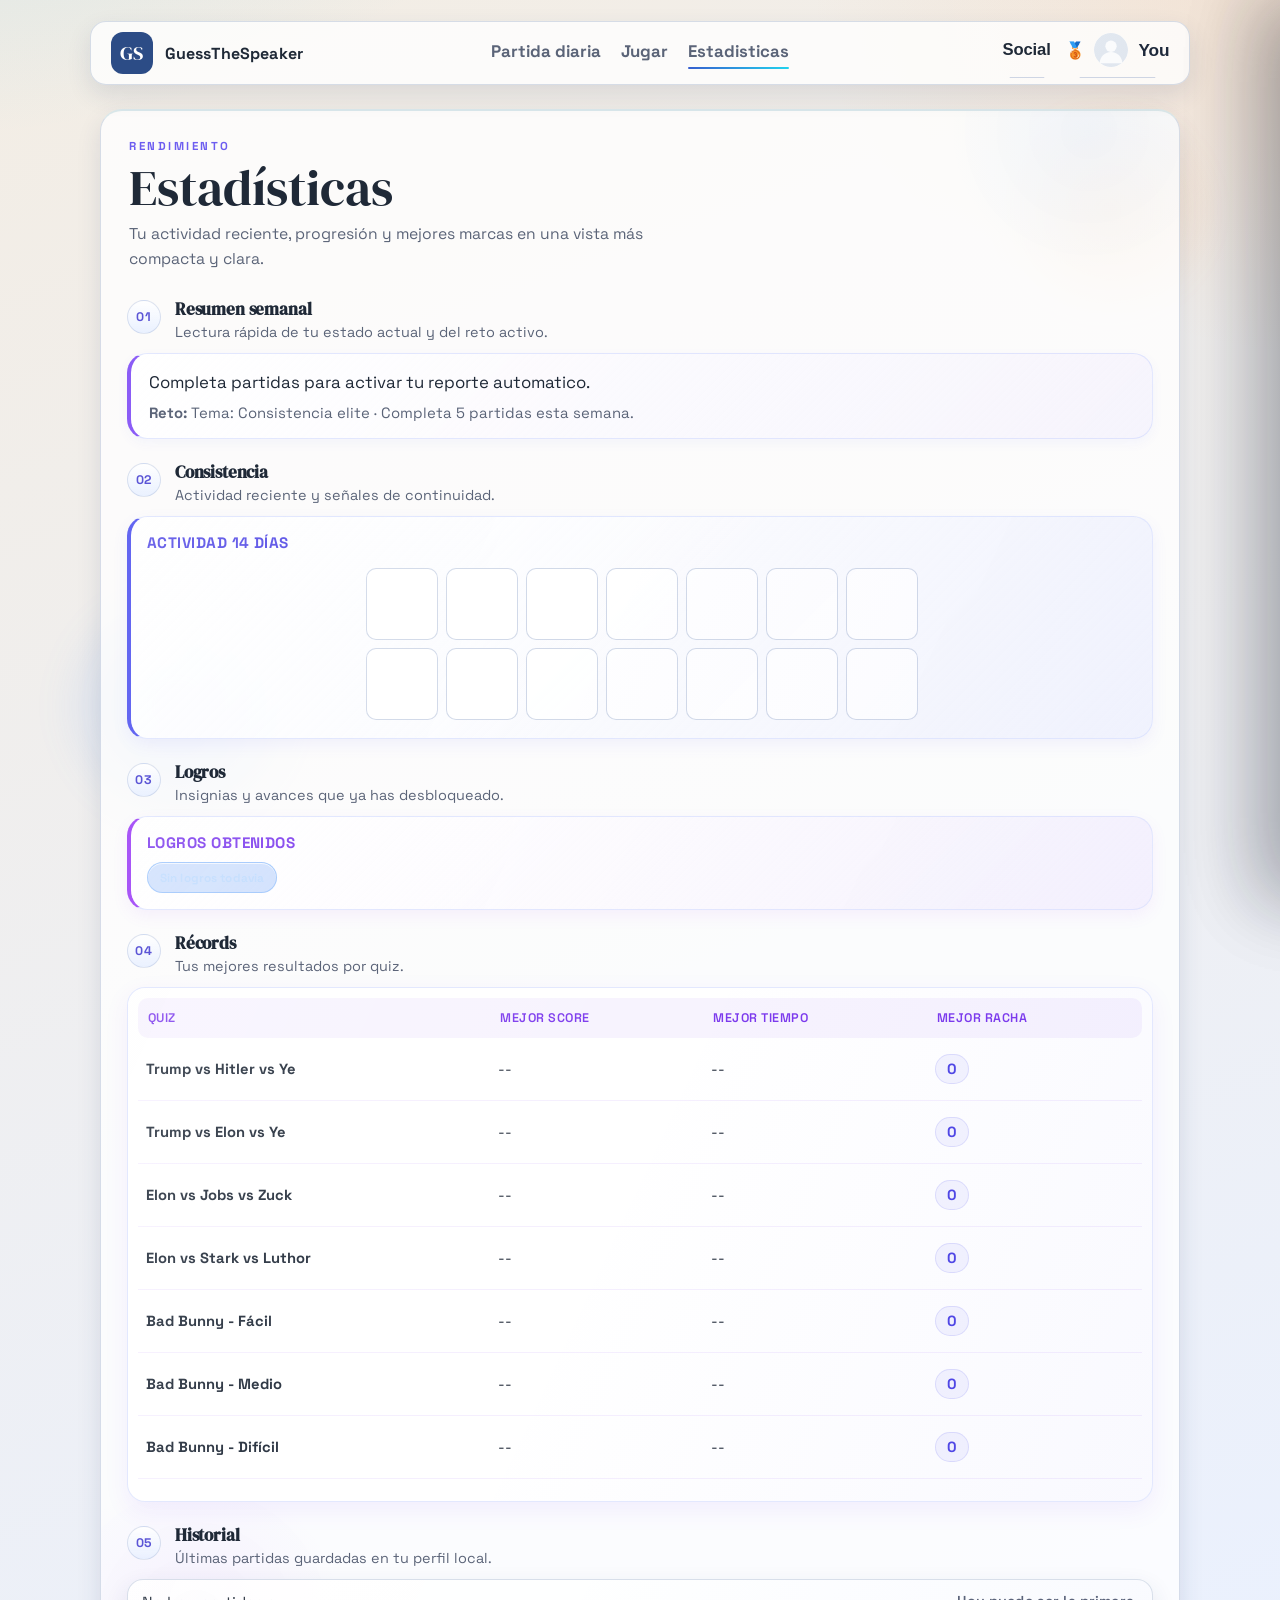
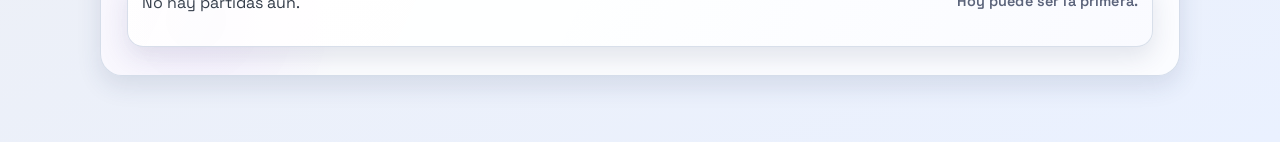
==== commit 82e4f340: "9" ====
--- a/estadisticas.html
+++ b/estadisticas.html
@@ -47,8 +47,13 @@
           <span id="header-profile-name" class="profile-name">You</span>
         </button>
         <div id="profile-dropdown" class="profile-dropdown settings-menu" aria-hidden="true">
-          <div class="pd-header" style="justify-content: center; padding: 12px;">
-            <h4 style="margin: 0; color: var(--ink); font-size: 1.1rem;">Ajustes</h4>
+          <div class="pd-header">
+            <div>
+              <span class="panel-kicker">Settings panel</span>
+              <h4 class="pd-title">Ajustes</h4>
+              <p class="pd-subcopy">Preferencias rápidas y nombre de jugador en un solo panel.</p>
+            </div>
+            <button id="profile-close" class="btn btn-outline panel-close-btn" type="button">Cerrar</button>
           </div>
           <hr class="pd-divider" />
           <label class="pd-row">
@@ -61,14 +66,12 @@
             <select id="top-lang-select" class="pd-theme-select" aria-label="Idioma seleccion"></select>
           </label>
           <hr class="pd-divider" />
-          <div class="pd-row-vert" style="padding: 10px 16px;">
-            <label for="profile-name-input-menu" class="pd-row-label" style="display: block; margin-bottom: 8px;">Nombre
+          <div class="pd-row-vert">
+            <label for="profile-name-input-menu" class="pd-row-label">Nombre
               de jugador</label>
-            <div class="profile-edit-row" style="display: flex; gap: 8px;">
-              <input id="profile-name-input-menu" type="text" maxlength="18" placeholder="Tu nombre"
-                style="flex: 1; padding: 6px 10px; border-radius: 8px; border: 1px solid var(--line); font-size: 0.9rem;" />
-              <button id="profile-save-menu" class="btn btn-outline" type="button"
-                style="padding: 6px 12px; font-size: 0.9rem;">Guardar</button>
+            <div class="profile-edit-row">
+              <input id="profile-name-input-menu" type="text" maxlength="18" placeholder="Tu nombre" />
+              <button id="profile-save-menu" class="btn btn-outline" type="button">Guardar</button>
             </div>
           </div>
         </div>
@@ -78,8 +81,12 @@
 
   <aside id="social-drawer" class="social-drawer" aria-hidden="true">
     <div class="social-drawer-head">
-      <h3>Social</h3>
-      <button id="social-close" class="btn btn-outline" type="button">Cerrar</button>
+      <div>
+        <span class="panel-kicker">Social panel</span>
+        <h3>Social</h3>
+        <p class="panel-sub">Gestiona amigos y comparativas sin salir de la partida.</p>
+      </div>
+      <button id="social-close" class="btn btn-outline panel-close-btn" type="button">Cerrar</button>
     </div>
     <div class="profile-row">
       <input id="friend-name-input" type="text" maxlength="18" placeholder="Nombre de amigo" />
@@ -91,25 +98,57 @@
 
   <main>
     <section id="history" class="panel stats-page">
+      <div class="stats-shell-head">
+        <span class="stats-shell-kicker">Rendimiento</span>
+        <h1 class="stats-shell-title">Estadísticas</h1>
+        <p class="stats-shell-copy">Tu actividad reciente, progresión y mejores marcas en una vista más compacta y clara.</p>
+      </div>
 
-      <div id="weekly-summary" class="summary-card"></div>
+      <div class="stats-block-head">
+        <span class="stats-block-index">01</span>
+        <div>
+          <h3>Resumen semanal</h3>
+          <p>Lectura rápida de tu estado actual y del reto activo.</p>
+        </div>
+      </div>
+      <div id="weekly-summary" class="summary-card stats-brief"></div>
 
-      <div class="history-mid-row" style="grid-template-columns: 1fr;">
-        <article class="history-mid-card">
+      <div class="stats-block-head">
+        <span class="stats-block-index">02</span>
+        <div>
+          <h3>Consistencia</h3>
+          <p>Actividad reciente y señales de continuidad.</p>
+        </div>
+      </div>
+      <div class="history-mid-row stats-single-col">
+        <article class="history-mid-card stats-heat-card">
           <h4>Actividad 14 días</h4>
-          <div id="consistency-heatmap" class="consistency-heatmap" aria-label="Calendario de consistencia"
-            style="justify-content: center;"></div>
+          <div id="consistency-heatmap" class="consistency-heatmap stats-heatmap" aria-label="Calendario de consistencia"></div>
         </article>
       </div>
 
-      <div id="history-insights-row" class="history-insights-row" style="grid-template-columns: 1fr;">
-        <article id="achievements-card" class="history-insight-card">
+      <div class="stats-block-head">
+        <span class="stats-block-index">03</span>
+        <div>
+          <h3>Logros</h3>
+          <p>Insignias y avances que ya has desbloqueado.</p>
+        </div>
+      </div>
+      <div id="history-insights-row" class="history-insights-row stats-single-col">
+        <article id="achievements-card" class="history-insight-card stats-achievement-card">
           <h4>Logros Obtenidos</h4>
           <div id="achievements" class="achievements"></div>
         </article>
       </div>
 
-      <div class="table-wrap" style="margin-bottom: 20px;">
+      <div class="stats-block-head">
+        <span class="stats-block-index">04</span>
+        <div>
+          <h3>Récords</h3>
+          <p>Tus mejores resultados por quiz.</p>
+        </div>
+      </div>
+      <div class="table-wrap stats-records-wrap">
         <table class="leaderboard records-table" aria-label="Records personales">
           <thead>
             <tr>
@@ -121,6 +160,14 @@
           </thead>
           <tbody id="personal-records"></tbody>
         </table>
+      </div>
+
+      <div class="stats-block-head">
+        <span class="stats-block-index">05</span>
+        <div>
+          <h3>Historial</h3>
+          <p>Últimas partidas guardadas en tu perfil local.</p>
+        </div>
       </div>
       <ul id="history-list" class="history-list"></ul>
     </section>
--- a/style.css
+++ b/style.css
@@ -139,7 +139,7 @@
 .topbar-actions {
   display: inline-flex;
   align-items: center;
-  gap: 10px;
+  gap: 18px;
 }
 
 /* ── Profile Avatar Button ── */
@@ -148,36 +148,35 @@
 }
 
 .profile-pill-btn {
-  background: #ffffff;
-  border: 2px solid var(--line);
-  border-radius: 999px;
-  padding: 6px 16px 6px 6px;
+  background: transparent;
+  border: none;
+  border-radius: 0;
+  padding: 0 0 2px;
   display: flex;
   align-items: center;
-  gap: 10px;
+  gap: 12px;
   cursor: pointer;
-  transition: transform 200ms ease, box-shadow 200ms ease, border-color 200ms ease;
+  transition: opacity 180ms ease, color 180ms ease;
 }
 
 .profile-pill-btn:hover {
-  transform: scale(1.03);
-  box-shadow: 0 4px 14px rgba(0, 0, 0, 0.08);
+  opacity: 0.84;
 }
 
 .profile-pill-btn:active {
-  transform: scale(0.97);
+  opacity: 0.68;
 }
 
 .profile-pill-btn .tier-icon {
-  width: 28px;
-  height: 28px;
-  border-radius: 8px;
+  width: auto;
+  height: auto;
+  border-radius: 0;
   display: flex;
   align-items: center;
   justify-content: center;
-  font-size: 1rem;
-  color: #fff;
-  background: var(--line);
+  font-size: 1.02rem;
+  color: var(--ink-soft);
+  background: transparent;
 }
 
 .profile-pill-btn .profile-name {
@@ -187,24 +186,45 @@
 }
 
 .btn-social-pill {
-  background: #e0e7ff;
-  color: #1e3a8a;
+  background: transparent;
+  color: var(--ink);
   border: none;
-  border-radius: 999px;
-  padding: 10px 24px;
-  font-weight: 500;
-  font-size: 1.05rem;
+  border-radius: 0;
+  padding: 0 0 4px;
+  font-weight: 700;
+  font-size: 1rem;
   cursor: pointer;
-  transition: transform 200ms ease, background 200ms ease;
-}
-
-.btn-social-pill:hover {
-  background: #c7d2fe;
-  transform: scale(1.05);
+  transition: opacity 180ms ease;
+  position: relative;
+}
+
+.btn-social-pill::after,
+.profile-pill-btn::after {
+  content: '';
+  position: absolute;
+  left: 0;
+  right: 0;
+  bottom: -4px;
+  height: 1px;
+  background: rgba(120, 144, 188, 0.35);
+  transform: scaleX(0.72);
+  transform-origin: center;
+  transition: transform 180ms ease, background 180ms ease;
+}
+
+.btn-social-pill:hover,
+.profile-pill-btn:hover {
+  opacity: 0.82;
+}
+
+.btn-social-pill:hover::after,
+.profile-pill-btn:hover::after {
+  transform: scaleX(1);
+  background: rgba(54, 95, 207, 0.5);
 }
 
 .settings-menu {
-  width: 280px;
+  width: 420px;
 }
 
 .avatar-svg {
@@ -222,76 +242,90 @@
 }
 
 /* League tier borders & colors for profile pill */
-.profile-pill-btn.tier-bronze {
-  border-color: #cd7f32;
-}
-
-.profile-pill-btn.tier-bronze .tier-icon {
-  background: linear-gradient(135deg, #cd7f32, #8b5a2b);
-}
-
-.profile-pill-btn.tier-silver {
-  border-color: #94a3b8;
-}
-
-.profile-pill-btn.tier-silver .tier-icon {
-  background: linear-gradient(135deg, #cbd5e1, #64748b);
-}
-
-.profile-pill-btn.tier-gold {
-  border-color: #d97706;
-}
-
-.profile-pill-btn.tier-gold .tier-icon {
-  background: linear-gradient(135deg, #fbbf24, #b45309);
-}
-
-.profile-pill-btn.tier-platinum {
-  border-color: #10b981;
-}
-
-.profile-pill-btn.tier-platinum .tier-icon {
-  background: linear-gradient(135deg, #6ee7b7, #059669);
-}
-
-.profile-pill-btn.tier-diamond {
-  border-color: #8b5cf6;
-}
-
-.profile-pill-btn.tier-diamond .tier-icon {
-  background: linear-gradient(135deg, #c084fc, #4f46e5);
-}
+.profile-pill-btn.tier-bronze .tier-icon { color: #b45309; }
+.profile-pill-btn.tier-silver .tier-icon { color: #64748b; }
+.profile-pill-btn.tier-gold .tier-icon { color: #ca8a04; }
+.profile-pill-btn.tier-platinum .tier-icon { color: #059669; }
+.profile-pill-btn.tier-diamond .tier-icon { color: #6d28d9; }
 
 /* ── Profile Dropdown Menu ── */
 .profile-dropdown {
   position: absolute;
-  top: calc(100% + 8px);
+  top: calc(100% + 12px);
   right: 0;
-  width: 240px;
-  border-radius: 14px;
-  background: var(--card);
-  border: 1px solid var(--line);
-  box-shadow: 0 16px 48px rgba(18, 24, 38, 0.16);
-  padding: 12px;
+  width: 360px;
+  border-radius: 4px;
+  background:
+    linear-gradient(180deg, rgba(255, 255, 255, 0.98), rgba(244, 247, 255, 0.96)),
+    rgba(255, 255, 255, 0.98);
+  border: 1px solid rgba(120, 144, 188, 0.28);
+  box-shadow: 0 22px 44px rgba(18, 24, 38, 0.14);
   z-index: 30;
+  overflow: hidden;
   opacity: 0;
   visibility: hidden;
-  transform: translateY(-8px) scale(0.97);
+  transform: translateY(-8px);
   transition: opacity 200ms ease, transform 200ms ease, visibility 0s 200ms;
+}
+
+.profile-dropdown::before,
+.profile-dropdown::after {
+  content: '';
+  position: absolute;
+  pointer-events: none;
+}
+
+.profile-dropdown::before {
+  top: 0;
+  left: 0;
+  right: 0;
+  height: 3px;
+  background: linear-gradient(90deg, #365fcf, #22d3ee, #8b5cf6);
+}
+
+.profile-dropdown::after {
+  inset: 0;
+  background:
+    linear-gradient(transparent 95%, rgba(120, 144, 188, 0.06) 95%),
+    linear-gradient(90deg, transparent 95%, rgba(120, 144, 188, 0.06) 95%);
+  background-size: 28px 28px;
+  opacity: 0.24;
 }
 
 .profile-dropdown.is-open {
   opacity: 1;
   visibility: visible;
-  transform: translateY(0) scale(1);
+  transform: translateY(0);
   transition: opacity 200ms ease, transform 200ms ease, visibility 0s 0s;
 }
 
 .pd-header {
+  position: relative;
+  z-index: 1;
   display: flex;
-  align-items: center;
-  gap: 10px;
-  padding: 4px 4px 8px;
+  flex-direction: column;
+  align-items: flex-start;
+  gap: 6px;
+  padding: 18px 22px 16px;
+}
+
+.pd-header::before {
+  content: 'SETTINGS PANEL';
+  font-size: 0.68rem;
+  font-weight: 800;
+  letter-spacing: 0.22em;
+  text-transform: uppercase;
+  color: rgba(54, 95, 207, 0.68);
+}
+
+.pd-title {
+  margin: 0;
+  color: var(--ink);
+  font-family: var(--font-title);
+  font-size: 2rem;
+  font-weight: 700;
+  letter-spacing: -0.01em;
+  line-height: 0.95;
 }
 
 .pd-avatar {
@@ -331,40 +365,47 @@
 .pd-divider {
   border: none;
   height: 1px;
-  background: var(--line);
-  margin: 6px 0;
+  background: rgba(120, 144, 188, 0.28);
+  margin: 0;
 }
 
 .pd-row {
+  position: relative;
+  z-index: 1;
   display: flex;
   align-items: center;
   justify-content: space-between;
-  padding: 8px 8px;
-  border-radius: 8px;
-  transition: background 150ms ease;
+  gap: 12px;
+  padding: 18px 22px;
+  border-radius: 0;
+  transition: background 150ms ease, transform 150ms ease;
   cursor: pointer;
 }
 
 .pd-row:hover {
-  background: var(--hover-bg);
+  background: rgba(54, 95, 207, 0.04);
+  transform: translateX(2px);
 }
 
 .pd-row-label {
-  font-size: 0.88rem;
-  font-weight: 600;
+  font-size: 0.76rem;
+  font-weight: 700;
+  letter-spacing: 0.16em;
+  text-transform: uppercase;
   color: var(--ink);
 }
 
 .pd-theme-select {
   border: 1px solid var(--input-border);
-  border-radius: 8px;
-  padding: 5px 8px;
-  background: var(--input-bg);
+  border-radius: 2px;
+  padding: 10px 12px;
+  background: rgba(255, 255, 255, 0.64);
   color: var(--ink);
   font: inherit;
-  font-size: 0.82rem;
-  min-width: 100px;
+  font-size: 0.95rem;
+  min-width: 164px;
   cursor: pointer;
+  box-shadow: inset 0 1px 0 rgba(255, 255, 255, 0.82);
 }
 
 .pd-theme-select:focus {
@@ -374,8 +415,14 @@
 }
 
 .pd-link {
-  font-size: 0.88rem;
-  font-weight: 500;
+  position: relative;
+  z-index: 1;
+  display: flex;
+  align-items: center;
+  justify-content: space-between;
+  gap: 12px;
+  font-size: 0.98rem;
+  font-weight: 700;
   color: var(--ink);
   text-decoration: none;
   border: none;
@@ -384,6 +431,60 @@
   text-align: left;
   font: inherit;
   cursor: pointer;
+  padding: 18px 22px 20px;
+}
+
+.pd-link::after {
+  content: 'Open';
+  font-size: 0.72rem;
+  font-weight: 800;
+  letter-spacing: 0.16em;
+  text-transform: uppercase;
+  color: rgba(54, 95, 207, 0.7);
+}
+
+.pd-row-vert {
+  position: relative;
+  z-index: 1;
+  padding: 18px 22px 20px;
+}
+
+.pd-row-vert .pd-row-label {
+  display: block;
+  margin-bottom: 10px;
+}
+
+.profile-edit-row {
+  display: flex;
+  gap: 10px;
+  align-items: stretch;
+}
+
+#profile-name-input-menu {
+  flex: 1;
+  min-width: 0;
+  border: 1px solid var(--input-border);
+  border-radius: 2px;
+  padding: 12px 12px;
+  background: rgba(255, 255, 255, 0.64);
+  color: var(--ink);
+  font: inherit;
+  font-size: 0.95rem;
+  box-shadow: inset 0 1px 0 rgba(255, 255, 255, 0.82);
+}
+
+#profile-name-input-menu:focus {
+  outline: none;
+  border-color: rgba(54, 95, 207, 0.5);
+  box-shadow: 0 0 0 3px rgba(54, 95, 207, 0.12);
+}
+
+#profile-save-menu {
+  min-width: 104px;
+  border-radius: 2px;
+  padding: 12px 14px;
+  background: linear-gradient(135deg, rgba(43, 79, 147, 0.1), rgba(34, 211, 238, 0.08));
+  border-color: rgba(54, 95, 207, 0.22);
 }
 
 /* Keep existing league tier chips for backward compat */
@@ -529,9 +630,7 @@
 .social-backdrop {
   position: fixed;
   inset: 0;
-  background: rgba(15, 23, 42, 0.35);
-  backdrop-filter: blur(4px);
-  -webkit-backdrop-filter: blur(4px);
+  background: rgba(15, 23, 42, 0.18);
   z-index: 19;
   transition: opacity 280ms ease;
 }
@@ -3998,3 +4097,783 @@
   border-color: rgba(244, 114, 182, 0.4);
   color: #fbcfe8;
 }
+
+/* Panel swap: settings as drawer, social with cleaner settings-like language */
+.panel-kicker {
+  display: inline-block;
+  margin-bottom: 8px;
+  font-size: 0.68rem;
+  font-weight: 800;
+  letter-spacing: 0.22em;
+  text-transform: uppercase;
+  color: rgba(54, 95, 207, 0.68);
+}
+
+.panel-close-btn {
+  min-width: 96px;
+  min-height: 40px;
+  border-radius: 2px;
+  padding: 10px 14px;
+  font-weight: 700;
+  align-self: flex-start;
+}
+
+.profile-dropdown,
+.social-drawer {
+  position: fixed;
+  top: 0;
+  right: 0;
+  height: 100vh;
+  width: min(420px, 94vw);
+  padding: 22px 22px 26px;
+  overflow-y: auto;
+  border-radius: 0;
+  border-left: 1px solid var(--input-border);
+  box-shadow: -24px 0 64px rgba(18, 24, 38, 0.16);
+  transform: translateX(102%);
+  transition: transform 280ms cubic-bezier(0.22, 1, 0.36, 1);
+  z-index: 30;
+}
+
+.profile-dropdown {
+  background:
+    linear-gradient(180deg, rgba(255, 255, 255, 0.97), rgba(245, 248, 255, 0.95)),
+    rgba(255, 255, 255, 0.96);
+  opacity: 1;
+  visibility: visible;
+}
+
+.profile-dropdown::before,
+.social-drawer::before {
+  content: '';
+  position: absolute;
+  top: 0;
+  left: 0;
+  right: 0;
+  height: 3px;
+  background: linear-gradient(90deg, #365fcf, #22d3ee, #8b5cf6);
+  pointer-events: none;
+}
+
+.profile-dropdown::after,
+.social-drawer::after {
+  content: '';
+  position: absolute;
+  inset: 0;
+  background:
+    linear-gradient(transparent 95%, rgba(120, 144, 188, 0.06) 95%),
+    linear-gradient(90deg, transparent 95%, rgba(120, 144, 188, 0.06) 95%);
+  background-size: 28px 28px;
+  opacity: 0.22;
+  pointer-events: none;
+}
+
+.profile-dropdown.is-open,
+.social-drawer.is-open {
+  transform: translateX(0);
+}
+
+.pd-header,
+.social-drawer-head {
+  position: relative;
+  z-index: 1;
+  display: flex;
+  align-items: flex-start;
+  justify-content: space-between;
+  gap: 16px;
+  margin-bottom: 0;
+  padding: 0 0 18px;
+  border-bottom: 1px solid rgba(120, 144, 188, 0.28);
+}
+
+.pd-header::before {
+  content: none;
+}
+
+.pd-title,
+.social-drawer-head h3 {
+  margin: 0;
+  color: var(--ink);
+  font-family: var(--font-title);
+  font-size: 2rem;
+  font-weight: 700;
+  letter-spacing: -0.01em;
+  line-height: 0.95;
+  background: none;
+  -webkit-text-fill-color: currentColor;
+}
+
+.pd-divider,
+.social-drawer hr {
+  border: none;
+  height: 1px;
+  margin: 0;
+  background: rgba(120, 144, 188, 0.22);
+}
+
+.pd-row,
+.pd-row-vert,
+.social-drawer .profile-row,
+.social-drawer .sound-toggle-row {
+  position: relative;
+  z-index: 1;
+  margin: 0;
+  padding: 18px 0;
+  border-radius: 0;
+  background: transparent;
+  box-shadow: none;
+  border: none;
+}
+
+.pd-row {
+  gap: 16px;
+  justify-content: space-between;
+}
+
+.pd-row:hover {
+  background: transparent;
+  transform: none;
+}
+
+.pd-row-label {
+  color: var(--ink);
+}
+
+.pd-theme-select,
+#profile-name-input-menu,
+#friend-name-input,
+.social-drawer #profile-name-input {
+  border-radius: 2px;
+  box-shadow: none;
+  background: rgba(255, 255, 255, 0.82);
+}
+
+#profile-save-menu,
+.social-drawer .btn-outline,
+.social-drawer #friend-add {
+  border-radius: 2px;
+  box-shadow: none;
+}
+
+.social-drawer {
+  background:
+    linear-gradient(180deg, rgba(255, 255, 255, 0.97), rgba(245, 248, 255, 0.94)),
+    rgba(255, 255, 255, 0.96);
+  backdrop-filter: blur(18px) saturate(1.2);
+  -webkit-backdrop-filter: blur(18px) saturate(1.2);
+}
+
+.social-drawer .panel-sub {
+  position: relative;
+  z-index: 1;
+  margin: 14px 0 0;
+  padding: 0 0 14px;
+  border-bottom: 1px solid rgba(120, 144, 188, 0.2);
+  font-size: 0.84rem;
+}
+
+.social-drawer .profile-row {
+  display: grid;
+  grid-template-columns: minmax(0, 1fr) auto;
+  gap: 10px;
+}
+
+.social-drawer .history-list {
+  position: relative;
+  z-index: 1;
+  margin-top: 0;
+  padding-top: 18px;
+}
+
+.social-drawer .friend-card {
+  padding: 16px 0;
+  border-radius: 0;
+  border: none;
+  border-bottom: 1px solid rgba(120, 144, 188, 0.18);
+  background: transparent;
+  box-shadow: none;
+}
+
+.social-drawer .friend-card:first-child {
+  padding-top: 0;
+}
+
+.social-drawer .friend-card.is-empty {
+  min-height: 0;
+  align-items: flex-start;
+  justify-content: flex-start;
+  padding: 4px 0 0;
+}
+
+.social-drawer .friend-copy {
+  gap: 3px;
+}
+
+.social-drawer .friend-name {
+  font-size: 1rem;
+  font-weight: 700;
+}
+
+.social-drawer .friend-meta {
+  font-size: 0.88rem;
+}
+
+.social-drawer .btn-outline {
+  min-height: 42px;
+  padding: 10px 14px;
+}
+
+.social-drawer .btn-outline:hover,
+#profile-save-menu:hover,
+.panel-close-btn:hover {
+  transform: none;
+}
+
+.social-drawer .sound-toggle-row {
+  display: flex;
+  align-items: center;
+  justify-content: space-between;
+  border-top: 1px solid rgba(120, 144, 188, 0.18);
+  margin-top: 8px;
+}
+
+.social-backdrop {
+  z-index: 29;
+}
+
+@media (max-width: 768px) {
+  .profile-dropdown,
+  .social-drawer {
+    width: min(100vw, 420px);
+    padding: max(18px, env(safe-area-inset-top)) 16px max(22px, env(safe-area-inset-bottom));
+  }
+
+  .pd-header,
+  .social-drawer-head {
+    position: sticky;
+    top: 0;
+    margin: -2px -2px 0;
+    padding: 10px 2px 14px;
+    background: linear-gradient(180deg, rgba(243, 247, 255, 0.96), rgba(243, 247, 255, 0.8), transparent);
+    backdrop-filter: blur(10px);
+    -webkit-backdrop-filter: blur(10px);
+  }
+
+  .pd-title,
+  .social-drawer-head h3 {
+    font-size: 1.75rem;
+  }
+
+  .pd-row {
+    flex-direction: column;
+    align-items: stretch;
+  }
+
+  .profile-edit-row,
+  .social-drawer .profile-row {
+    grid-template-columns: 1fr;
+    display: grid;
+  }
+
+  .panel-close-btn,
+  #profile-save-menu,
+  .social-drawer .btn-outline {
+    min-height: 52px;
+    width: 100%;
+    justify-content: center;
+  }
+
+  .pd-header .panel-close-btn,
+  .social-drawer-head .panel-close-btn {
+    width: auto;
+    min-width: 96px;
+  }
+}
+
+/* Global refinement pass: topbar, drawers, stats, microinteractions */
+.topbar-actions {
+  gap: 14px;
+}
+
+.topbar-utility-btn,
+.btn-social-pill,
+.profile-pill-btn {
+  min-height: 42px;
+  display: inline-flex;
+  align-items: center;
+}
+
+.topbar-utility-btn {
+  min-width: 42px;
+  padding: 0 12px;
+  border-radius: 999px;
+  background: linear-gradient(180deg, rgba(255, 255, 255, 0.86), rgba(238, 244, 255, 0.72));
+  border-color: rgba(120, 144, 188, 0.26) !important;
+  box-shadow: 0 8px 20px rgba(18, 24, 38, 0.06);
+  font-size: 1.02rem;
+}
+
+.btn-social-pill,
+.profile-pill-btn {
+  padding: 0 0 6px;
+  letter-spacing: -0.01em;
+}
+
+.btn-social-pill {
+  font-size: 1.04rem;
+}
+
+.profile-pill-btn {
+  gap: 10px;
+}
+
+.profile-pill-btn .avatar-svg {
+  width: 34px;
+  height: 34px;
+}
+
+.profile-pill-btn .profile-name {
+  font-size: 1.08rem;
+}
+
+.btn-social-pill:focus-visible,
+.profile-pill-btn:focus-visible,
+.topbar-utility-btn:focus-visible,
+.panel-close-btn:focus-visible,
+.pd-theme-select:focus-visible,
+#profile-name-input-menu:focus-visible,
+#friend-name-input:focus-visible,
+#profile-save-menu:focus-visible,
+.social-drawer .btn-outline:focus-visible,
+.leaderboard tbody tr:focus-within,
+.history-entry:focus-within {
+  outline: none;
+  box-shadow: 0 0 0 3px rgba(54, 95, 207, 0.14);
+}
+
+.profile-dropdown,
+.social-drawer {
+  box-shadow: -30px 0 72px rgba(18, 24, 38, 0.2);
+}
+
+.profile-dropdown::after,
+.social-drawer::after {
+  background:
+    linear-gradient(transparent 95%, rgba(120, 144, 188, 0.05) 95%),
+    linear-gradient(90deg, transparent 95%, rgba(120, 144, 188, 0.05) 95%);
+}
+
+.pd-header,
+.social-drawer-head {
+  padding-bottom: 20px;
+}
+
+.pd-title,
+.social-drawer-head h3 {
+  font-size: 2.15rem;
+}
+
+.pd-row-label {
+  font-size: 0.72rem;
+  letter-spacing: 0.18em;
+}
+
+.pd-row,
+.pd-row-vert {
+  padding: 20px 0;
+}
+
+.pd-row + .pd-divider,
+.pd-row-vert + .pd-divider {
+  opacity: 0.9;
+}
+
+.profile-edit-row {
+  gap: 12px;
+}
+
+#profile-save-menu,
+.social-drawer .btn-outline,
+.panel-close-btn {
+  background: linear-gradient(180deg, rgba(255, 255, 255, 0.9), rgba(240, 245, 255, 0.82));
+  border-color: rgba(120, 144, 188, 0.28);
+}
+
+#profile-save-menu:hover,
+.social-drawer .btn-outline:hover,
+.panel-close-btn:hover,
+.topbar-utility-btn:hover {
+  background: linear-gradient(180deg, rgba(255, 255, 255, 0.98), rgba(231, 239, 255, 0.92));
+  border-color: rgba(54, 95, 207, 0.28);
+}
+
+.social-drawer .panel-sub,
+.pd-subcopy {
+  margin: 10px 0 0;
+  color: var(--ink-soft);
+  font-size: 0.9rem;
+  line-height: 1.45;
+  max-width: 28ch;
+}
+
+.social-drawer .history-list {
+  display: grid;
+  gap: 0;
+}
+
+.social-drawer .friend-card {
+  align-items: center;
+  gap: 14px;
+}
+
+.social-drawer .friend-card.is-empty {
+  border-bottom: none;
+  padding-bottom: 0;
+}
+
+.social-drawer .friend-card .btn-outline {
+  min-width: 92px;
+}
+
+.sound-toggle-row span {
+  font-weight: 700;
+  letter-spacing: -0.01em;
+}
+
+.stats-page {
+  max-width: 1080px;
+  padding: 28px 26px;
+  border-radius: 22px;
+}
+
+.stats-shell-head {
+  position: relative;
+  z-index: 1;
+  display: grid;
+  gap: 10px;
+  margin-bottom: 24px;
+  padding: 0 2px 4px;
+}
+
+.stats-shell-kicker {
+  font-size: 0.72rem;
+  font-weight: 800;
+  letter-spacing: 0.22em;
+  text-transform: uppercase;
+  color: #6d5df0;
+}
+
+.stats-shell-title {
+  margin: 0;
+  font-size: clamp(2.2rem, 4vw, 3.2rem);
+  line-height: 0.95;
+  color: var(--ink);
+}
+
+.stats-shell-copy {
+  margin: 0;
+  max-width: 52ch;
+  font-size: 0.98rem;
+  line-height: 1.6;
+  color: var(--ink-soft);
+}
+
+.stats-block-head {
+  position: relative;
+  z-index: 1;
+  display: grid;
+  grid-template-columns: auto 1fr;
+  gap: 14px;
+  align-items: start;
+  margin: 24px 0 12px;
+}
+
+.stats-block-head h3,
+.stats-block-head p {
+  margin: 0;
+}
+
+.stats-block-head h3 {
+  font-size: 1.08rem;
+  font-weight: 700;
+  letter-spacing: -0.01em;
+  color: var(--ink);
+}
+
+.stats-block-head p {
+  margin-top: 4px;
+  font-size: 0.9rem;
+  color: var(--ink-soft);
+}
+
+.stats-block-index {
+  display: inline-flex;
+  align-items: center;
+  justify-content: center;
+  min-width: 34px;
+  height: 34px;
+  border-radius: 999px;
+  background: linear-gradient(180deg, rgba(255, 255, 255, 0.95), rgba(231, 239, 255, 0.88));
+  border: 1px solid rgba(120, 144, 188, 0.24);
+  color: #5b55d6;
+  font-size: 0.78rem;
+  font-weight: 800;
+  letter-spacing: 0.08em;
+}
+
+.stats-brief {
+  padding: 20px 22px;
+}
+
+.stats-brief-copy {
+  display: grid;
+  gap: 8px;
+  color: var(--ink);
+}
+
+.stats-brief-copy p {
+  margin: 0;
+}
+
+.stats-brief-lead {
+  font-size: 1.05rem;
+  line-height: 1.5;
+  color: var(--ink);
+}
+
+.stats-brief-lead strong {
+  color: #4f46e5;
+}
+
+.stats-brief-meta {
+  font-size: 0.93rem;
+  color: var(--ink-soft);
+}
+
+.stats-brief-state {
+  display: inline-flex;
+  align-items: center;
+  gap: 8px;
+  width: fit-content;
+  font-size: 0.9rem;
+  padding: 8px 12px;
+  border-radius: 999px;
+  background: rgba(255, 255, 255, 0.8);
+  border: 1px solid rgba(120, 144, 188, 0.2);
+}
+
+.stats-brief-state.is-done {
+  color: #0f766e;
+  border-color: rgba(16, 185, 129, 0.2);
+  background: rgba(209, 250, 229, 0.55);
+}
+
+.stats-brief-state.is-progress {
+  color: #b45309;
+  border-color: rgba(245, 158, 11, 0.2);
+  background: rgba(254, 243, 199, 0.6);
+}
+
+.stats-single-col {
+  grid-template-columns: 1fr !important;
+}
+
+.stats-heat-card,
+.stats-achievement-card,
+.stats-records-wrap {
+  position: relative;
+  overflow: hidden;
+}
+
+.stats-heat-card::before,
+.stats-achievement-card::before,
+.stats-records-wrap::before {
+  content: '';
+  position: absolute;
+  inset: 0;
+  pointer-events: none;
+  background: linear-gradient(115deg, rgba(255,255,255,0.18), transparent 45%, rgba(99,102,241,0.04));
+}
+
+.stats-heatmap {
+  justify-content: center;
+  padding: 6px 0 2px;
+}
+
+.heat-cell {
+  border-radius: 10px;
+}
+
+.heat-cell:hover {
+  transform: translateY(-1px);
+}
+
+.achievements {
+  gap: 8px;
+}
+
+.achievement-badge {
+  padding: 7px 12px;
+  font-weight: 700;
+  letter-spacing: 0.01em;
+  box-shadow: inset 0 1px 0 rgba(255, 255, 255, 0.7);
+}
+
+.stats-records-wrap {
+  margin-bottom: 22px;
+  padding: 12px;
+}
+
+.record-quiz-name {
+  display: inline-flex;
+  align-items: center;
+  min-height: 34px;
+  font-weight: 700;
+  color: var(--ink);
+}
+
+.record-streak-pill {
+  display: inline-flex;
+  align-items: center;
+  justify-content: center;
+  min-width: 34px;
+  min-height: 30px;
+  padding: 0 10px;
+  border-radius: 999px;
+  background: rgba(99, 102, 241, 0.08);
+  border: 1px solid rgba(99, 102, 241, 0.16);
+  color: #4f46e5;
+  font-weight: 700;
+}
+
+.records-table th {
+  font-size: 0.75rem;
+  letter-spacing: 0.08em;
+}
+
+.records-table td {
+  font-size: 0.92rem;
+}
+
+.records-table tbody tr {
+  transition: background 180ms ease, transform 180ms ease;
+}
+
+.records-table tbody tr:hover {
+  background: rgba(99, 102, 241, 0.05);
+}
+
+.history-list {
+  gap: 12px;
+}
+
+.history-entry {
+  min-height: 68px;
+}
+
+.history-entry-score {
+  display: inline-flex;
+  align-items: baseline;
+  gap: 8px;
+}
+
+.history-entry-score strong {
+  font-size: 1.02rem;
+  color: var(--ink);
+}
+
+.history-entry-score em {
+  font-style: normal;
+  color: var(--ink-soft);
+  font-size: 0.9rem;
+}
+
+.history-entry.is-empty {
+  justify-content: space-between;
+}
+
+.history-entry {
+  position: relative;
+  overflow: hidden;
+}
+
+.history-entry::before {
+  content: '';
+  position: absolute;
+  inset: 0;
+  pointer-events: none;
+  background: linear-gradient(115deg, rgba(255,255,255,0.14), transparent 40%, rgba(99,102,241,0.03));
+}
+
+.history-list .date {
+  font-weight: 600;
+  letter-spacing: 0.01em;
+}
+
+.btn-outline,
+.history-mid-card,
+.history-insight-card,
+.leaderboard tbody tr,
+.history-list li,
+.achievement-badge,
+.heat-cell,
+.metric-pill {
+  transition: transform 180ms ease, box-shadow 200ms ease, background 180ms ease, border-color 180ms ease;
+}
+
+.history-mid-card:hover,
+.history-insight-card:hover {
+  transform: translateY(-2px);
+}
+
+@media (max-width: 768px) {
+  .topbar-actions {
+    gap: 10px;
+  }
+
+  .btn-social-pill,
+  .profile-pill-btn {
+    min-height: 36px;
+    padding-bottom: 4px;
+  }
+
+  .topbar-utility-btn {
+    min-width: 38px;
+    min-height: 38px;
+    padding: 0 10px;
+  }
+
+  .stats-page {
+    padding: 18px 14px;
+  }
+
+  .stats-shell-head {
+    margin-bottom: 18px;
+  }
+
+  .stats-shell-copy {
+    font-size: 0.92rem;
+  }
+
+  .stats-block-head {
+    gap: 10px;
+    margin: 18px 0 10px;
+  }
+
+  .stats-block-head h3 {
+    font-size: 1rem;
+  }
+
+  .stats-brief {
+    padding: 16px;
+  }
+
+  .stats-brief-lead {
+    font-size: 0.95rem;
+  }
+
+  .records-table td,
+  .records-table th {
+    white-space: nowrap;
+  }
+}
